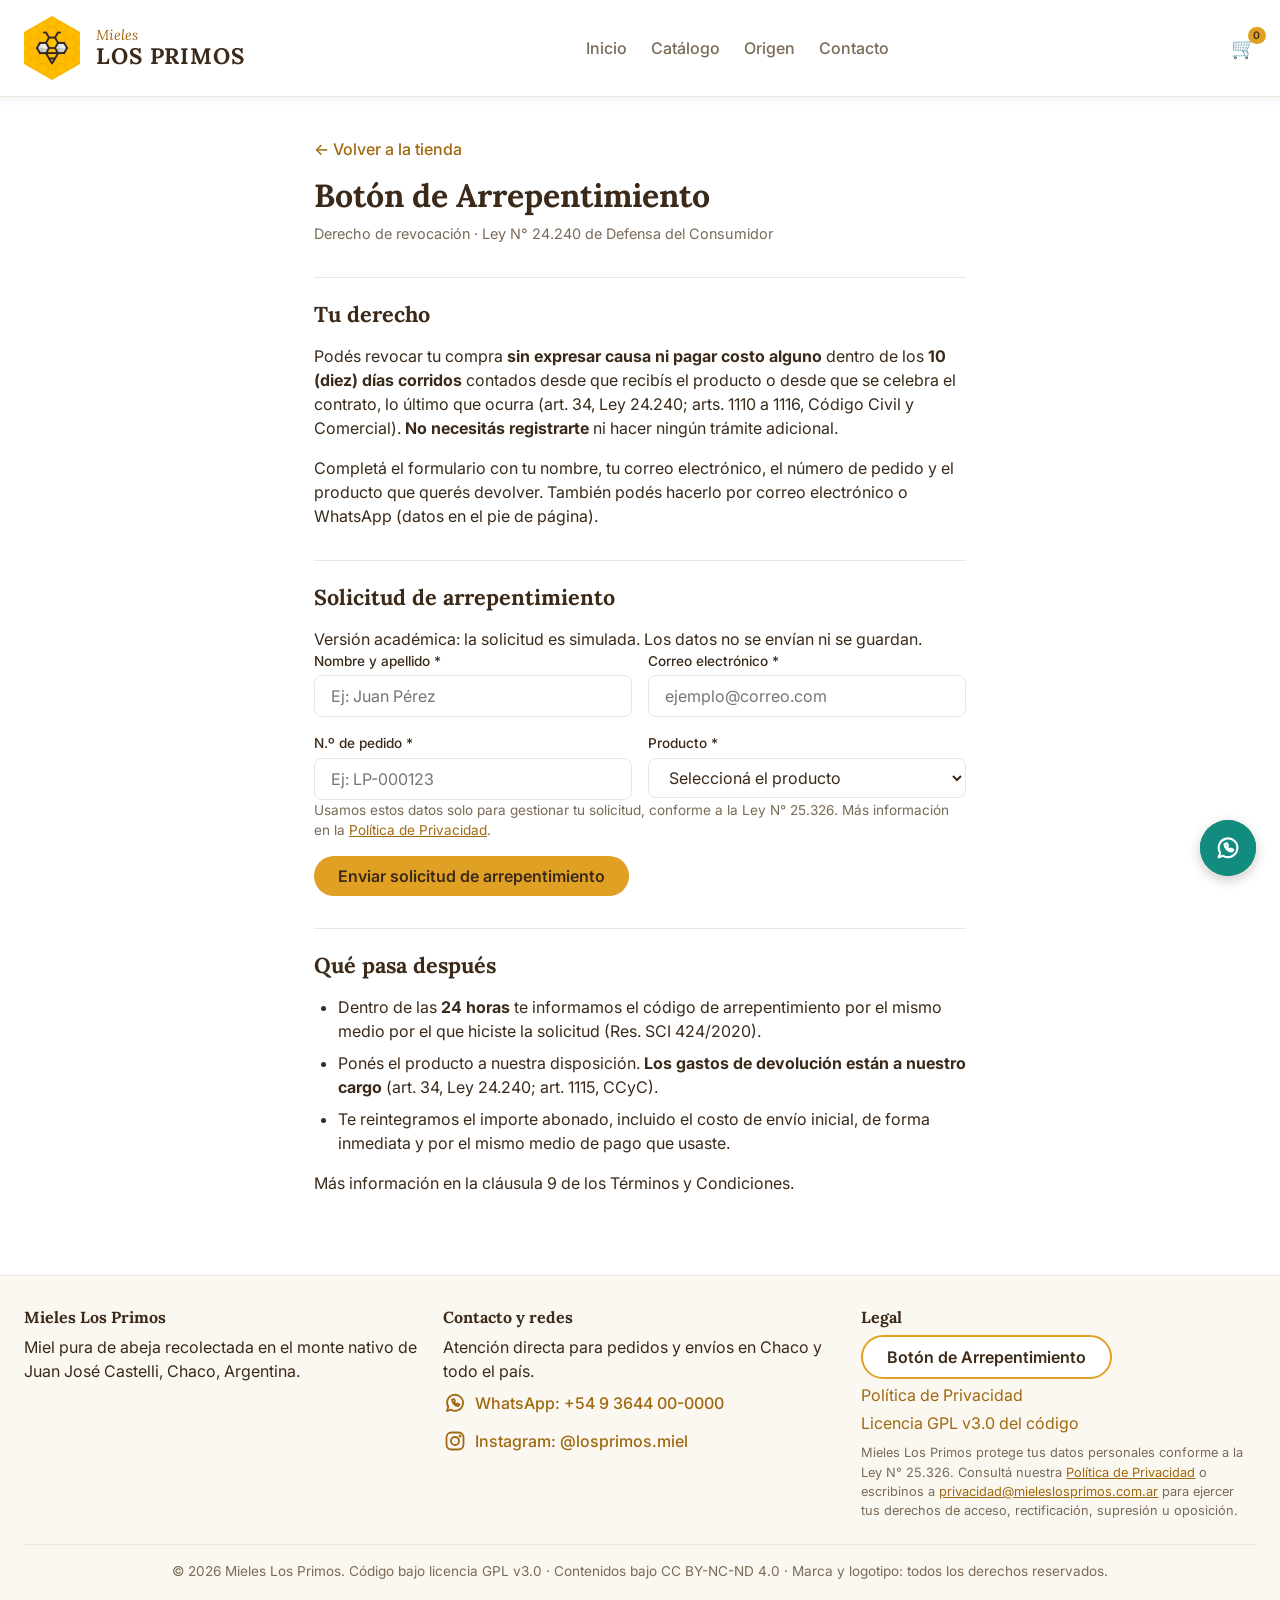
==== arrepentimiento.html @ 334742c5 "feat: página del Botón de Arrepentimiento con formulario y código simulado (#61) Co-Authored-By: Cla" ====
<!DOCTYPE html>
<html lang="es">
<head>
    <meta charset="UTF-8">
    <meta name="viewport" content="width=device-width, initial-scale=1.0">
    <title>Botón de Arrepentimiento - Mieles Los Primos</title>

    <!-- Fuentes: Lora para títulos, Inter para texto -->
    <link rel="preconnect" href="https://fonts.googleapis.com">
    <link rel="preconnect" href="https://fonts.gstatic.com" crossorigin>
    <link href="https://fonts.googleapis.com/css2?family=Inter:wght@400;500;600&family=Lora:wght@500;600;700&display=swap" rel="stylesheet">

    <!-- Hoja de estilos -->
    <link rel="stylesheet" href="css/styles.css">

    <!-- Ícono de la pestaña (favicon) y de acceso directo en celulares -->
    <link rel="icon" type="image/png" sizes="32x32" href="img/favicon-32.png">
    <link rel="apple-touch-icon" href="img/apple-touch-icon.png">
</head>
<body>

    <!-- Encabezado: igual en todas las páginas. aria-current marca la página actual -->
    <header>
        <a href="index.html" class="header-logo">
            <img src="img/logo.jpg" alt="" width="48" height="48">
            <span class="logo-texto">
                <span class="logo-marca">Mieles</span>
                <span class="logo-nombre">LOS PRIMOS</span>
            </span>
        </a>

        <nav>
            <ul>
                <li><a href="index.html">Inicio</a></li>
                <li><a href="catalogo.html">Catálogo</a></li>
                <li><a href="origen.html">Origen</a></li>
                <li><a href="#contacto">Contacto</a></li>
            </ul>
        </nav>

        <div class="header-carrito">
            <a href="carrito.html" aria-label="Carrito: 0 productos">
                <span aria-hidden="true">🛒</span>
                <span class="carrito-contador">0</span>
            </a>
        </div>
    </header>

    <main>
        <!-- Botón de Arrepentimiento (Ley 24.240 art. 34, CCyC arts. 1110 a 1116 y Res. SCI 424/2020).
             Texto tomado de los Términos y Condiciones redactados por Juana Molina (cláusula 9).
             Acceso directo, sin registro: se llega desde el inicio y desde el footer de todas las páginas. -->
        <article class="texto-legal" id="arrepentimiento">
            <a href="index.html" class="link-volver">&larr; Volver a la tienda</a>

            <h1>Botón de Arrepentimiento</h1>
            <p class="legal-fecha">Derecho de revocación · Ley N° 24.240 de Defensa del Consumidor</p>

            <section>
                <h2>Tu derecho</h2>
                <p>Podés revocar tu compra <strong>sin expresar causa ni pagar costo alguno</strong> dentro de los <strong>10 (diez) días corridos</strong> contados desde que recibís el producto o desde que se celebra el contrato, lo último que ocurra (art. 34, Ley 24.240; arts. 1110 a 1116, Código Civil y Comercial). <strong>No necesitás registrarte</strong> ni hacer ningún trámite adicional.</p>
                <p>Completá el formulario con tu nombre, tu correo electrónico, el número de pedido y el producto que querés devolver. También podés hacerlo por correo electrónico o WhatsApp (datos en el pie de página).</p>
            </section>

            <section>
                <h2>Solicitud de arrepentimiento</h2>

                <!-- Compra simulada: el formulario no envía ni guarda los datos (Anexo B, ítem 10) -->
                <p class="aviso-simulado">Versión académica: la solicitud es simulada. Los datos no se envían ni se guardan.</p>

                <!-- js/arrepentimiento.js atiende el envío: genera el código y muestra la confirmación.
                     Los campos son obligatorios (required): el navegador no deja enviar si falta alguno. -->
                <form class="form-arrepentimiento" id="form-arrepentimiento" action="#" method="post">
                    <div class="campos campos-2">
                        <div class="campo">
                            <label for="arr-nombre">Nombre y apellido *</label>
                            <input type="text" id="arr-nombre" name="nombre" placeholder="Ej: Juan Pérez" autocomplete="name" required>
                        </div>
                        <div class="campo">
                            <label for="arr-email">Correo electrónico *</label>
                            <input type="email" id="arr-email" name="email" placeholder="ejemplo@correo.com" autocomplete="email" required>
                        </div>
                        <div class="campo">
                            <label for="arr-pedido">N.º de pedido *</label>
                            <input type="text" id="arr-pedido" name="pedido" placeholder="Ej: LP-000123" maxlength="30" required>
                        </div>
                        <div class="campo">
                            <label for="arr-producto">Producto *</label>
                            <!-- Las opciones de cada producto las agrega js/arrepentimiento.js desde data/productos.json -->
                            <select id="arr-producto" name="producto" required>
                                <option value="">Seleccioná el producto</option>
                                <option value="todos">Todos los productos del pedido</option>
                            </select>
                        </div>
                    </div>

                    <p class="bloque-nota">Usamos estos datos solo para gestionar tu solicitud, conforme a la Ley N° 25.326. Más información en la <a href="privacidad.html">Política de Privacidad</a>.</p>

                    <button type="submit" class="boton">Enviar solicitud de arrepentimiento</button>
                </form>

                <noscript>
                    <p class="bloque-nota">Para usar el formulario hay que activar JavaScript. También podés pedir la revocación por correo electrónico o WhatsApp (datos en el pie de página).</p>
                </noscript>

                <!-- Confirmación: se muestra al enviar el formulario. role="status" hace que
                     los lectores de pantalla la anuncien. -->
                <div class="arrepentimiento-confirmacion" id="arrepentimiento-confirmacion" role="status" hidden>
                    <h3 tabindex="-1">Recibimos tu solicitud</h3>
                    <p>Tu código de arrepentimiento es:</p>
                    <p class="arrepentimiento-codigo" id="arrepentimiento-codigo"></p>
                    <p id="arrepentimiento-mensaje"></p>
                </div>
            </section>

            <section>
                <h2>Qué pasa después</h2>
                <ul>
                    <li>Dentro de las <strong>24 horas</strong> te informamos el código de arrepentimiento por el mismo medio por el que hiciste la solicitud (Res. SCI 424/2020).</li>
                    <li>Ponés el producto a nuestra disposición. <strong>Los gastos de devolución están a nuestro cargo</strong> (art. 34, Ley 24.240; art. 1115, CCyC).</li>
                    <li>Te reintegramos el importe abonado, incluido el costo de envío inicial, de forma inmediata y por el mismo medio de pago que usaste.</li>
                </ul>
                <p>Más información en la cláusula 9 de los Términos y Condiciones.</p>
            </section>
        </article>
    </main>

    <!-- Pie de Página (Footer). Es el mismo en todas las páginas:
         si se cambia, hay que cambiarlo en todos los archivos .html. -->
    <footer>
        <section class="footer-marca">
            <h2>Mieles Los Primos</h2>
            <p>Miel pura de abeja recolectada en el monte nativo de Juan José Castelli, Chaco, Argentina.</p>
        </section>

        <!-- DATOS DE EJEMPLO: reemplazar el número de WhatsApp por el real (el Instagram ya es el real) -->
        <section id="contacto">
            <h2>Contacto y redes</h2>
            <p>Atención directa para pedidos y envíos en Chaco y todo el país.</p>
            <ul class="footer-redes">
                <li>
                    <a href="https://wa.me/5493644000000" target="_blank" rel="noopener">
                        <!-- Globo de chat con teléfono (WhatsApp) -->
                        <svg class="red-icono" viewBox="0 0 24 24" aria-hidden="true">
                            <path d="M4 20l1.3-3.9A8 8 0 1 1 8 18.7z"/>
                            <path d="M9 8.5c0 3.5 3 6.5 6.5 6.5l1-1.5-2-1-1 .8a4.5 4.5 0 0 1-2.3-2.3l.8-1-1-2z"/>
                        </svg>
                        <span>WhatsApp: +54 9 3644 00-0000</span>
                    </a>
                </li>
                <li>
                    <a href="https://www.instagram.com/losprimos.miel/" target="_blank" rel="noopener">
                        <!-- Cámara (Instagram) -->
                        <svg class="red-icono" viewBox="0 0 24 24" aria-hidden="true">
                            <rect x="3.5" y="3.5" width="17" height="17" rx="5"/>
                            <circle cx="12" cy="12" r="4"/>
                            <circle cx="17" cy="7" r="0.6"/>
                        </svg>
                        <span>Instagram: @losprimos.miel</span>
                    </a>
                </li>
            </ul>
        </section>

        <section class="footer-legal">
            <h2>Legal</h2>
            <ul>
                <!-- Botón de Arrepentimiento (Ley 24.240 y Res. SCI 424/2020): destacado y de acceso directo -->
                <li><a href="arrepentimiento.html" class="boton boton-secundario boton-arrepentimiento" aria-current="page">Botón de Arrepentimiento</a></li>
                <li><a href="privacidad.html">Política de Privacidad</a></li>
                <li><a href="https://github.com/juanimol19/mieles-los-primos-web/blob/HEAD/LICENSE">Licencia GPL v3.0 del código</a></li>
            </ul>
            <p class="footer-leyenda">Mieles Los Primos protege tus datos personales conforme a la Ley N° 25.326. Consultá nuestra <a href="privacidad.html">Política de Privacidad</a> o escribinos a <a href="mailto:privacidad@mieleslosprimos.com.ar">privacidad@mieleslosprimos.com.ar</a> para ejercer tus derechos de acceso, rectificación, supresión u oposición.</p>
        </section>

        <p class="footer-copyright">&copy; 2026 Mieles Los Primos. Código bajo licencia GPL v3.0 · Contenidos bajo CC BY-NC-ND 4.0 · Marca y logotipo: todos los derechos reservados.</p>
    </footer>

    <!-- Botón flotante de WhatsApp: fijo abajo a la derecha, visible en todas las secciones.
         DATOS DE EJEMPLO: reemplazar el número por el real -->
    <a href="https://wa.me/5493644000000" class="whatsapp-flotante" target="_blank" rel="noopener" aria-label="Escribinos por WhatsApp">
        <svg viewBox="0 0 24 24" aria-hidden="true">
            <path d="M4 20l1.3-3.9A8 8 0 1 1 8 18.7z"/>
            <path d="M9 8.5c0 3.5 3 6.5 6.5 6.5l1-1.5-2-1-1 .8a4.5 4.5 0 0 1-2.3-2.3l.8-1-1-2z"/>
        </svg>
    </a>

    <!-- Carrito: contador del header y botones "Agregar al carrito" (JavaScript puro, ES module) -->
    <script type="module" src="js/carrito.js"></script>

    <!-- Formulario de arrepentimiento: lista de productos y código simulado (ES module) -->
    <script type="module" src="js/arrepentimiento.js"></script>

</body>
</html>
---- css/styles.css ----
/* ==========================================================================
   Mieles Los Primos — Hoja de estilos
   Mobile-first: los estilos base son para móvil, las media queries
   agregan/ajustan reglas para tablet (>=768px) y escritorio (>=1024px).
   ========================================================================== */

/* ==========================================================================
   1. VARIABLES
   ========================================================================== */
:root {
  /* Colores — paleta miel/monte chaqueño */
  --color-amber: #E0A023;
  --color-amber-hover: #C4861A;
  --color-amber-texto: #A0680F; /* ámbar oscuro para texto: contraste 4.7:1 sobre blanco */
  --color-cream: #FBF8F1;
  --color-brown: #3B2A1A;
  --color-border: #EDE6DA;
  --color-white: #FFFFFF;

  /* Texto */
  --color-text: var(--color-brown);
  --color-text-muted: #7A6A57;

  /* Tipografías */
  --font-heading: 'Lora', Georgia, serif;
  --font-body: 'Inter', system-ui, -apple-system, sans-serif;

  /* Espaciados (escala en rem) */
  --space-1: 0.25rem;
  --space-2: 0.5rem;
  --space-3: 1rem;
  --space-4: 1.5rem;
  --space-5: 2rem;
  --space-6: 3rem;

  /* Bordes y sombra */
  --radius: 0.5rem;
  --radius-full: 999px;
  --shadow-suave: 0 2px 8px rgba(59, 42, 26, 0.08);
  --shadow-elevada: 0 10px 24px rgba(59, 42, 26, 0.16);

  /* Transiciones: misma duración y curva en todo el sitio */
  --transicion: 0.25s ease;
}

/* ==========================================================================
   2. RESET BÁSICO
   ========================================================================== */
*,
*::before,
*::after {
  box-sizing: border-box;
  margin: 0;
  padding: 0;
}

html {
  -webkit-text-size-adjust: 100%;
  scroll-behavior: smooth;
  /* Al saltar a una sección (#catalogo), deja lugar para el header fijo.
     En móvil el header ocupa dos filas (logo + nav); desde 768px, una. */
  scroll-padding-top: 9.5rem;
}

ul,
ol {
  list-style: none;
}

a {
  text-decoration: none;
  color: inherit;
}

img,
picture {
  max-width: 100%;
  display: block;
}

button,
input,
select,
textarea {
  font: inherit;
  color: inherit;
}

button {
  cursor: pointer;
  background: none;
  border: none;
}

/* Botón deshabilitado (ej.: "−" con cantidad 1): se ve apagado y no invita a hacer clic */
button:disabled {
  cursor: not-allowed;
  opacity: 0.4;
}

/* El atributo hidden oculta siempre, aunque la clase del elemento tenga otro display
   (ej.: .tarjeta usa display: flex). Lo usa js/carrito.js. */
[hidden] {
  display: none !important;
}

:focus-visible {
  outline: 2px solid var(--color-amber);
  outline-offset: 2px;
}

/* ==========================================================================
   3. BASE (mobile-first)
   ========================================================================== */
body {
  font-family: var(--font-body);
  color: var(--color-text);
  background-color: var(--color-white);
  line-height: 1.5;
}

h1, h2, h3, h4 {
  font-family: var(--font-heading);
  line-height: 1.2;
}

/* Separador entre secciones: línea fina con el color de bordes de la paleta */
hr {
  border: none;
  border-top: 1px solid var(--color-border);
}

/* Botón principal reutilizable (hero, carrito, checkout).
   Texto marrón sobre ámbar: el blanco sobre ámbar no llega al contraste mínimo. */
.boton {
  display: inline-flex;
  align-items: center;
  gap: var(--space-2);
  padding: var(--space-2) var(--space-4);
  font-weight: 600;
  color: var(--color-brown);
  background-color: var(--color-amber);
  border-radius: var(--radius-full);
  transition: background-color var(--transicion), transform var(--transicion), box-shadow var(--transicion);
}

/* Al pasar el mouse, el botón se eleva un poco y proyecta sombra */
.boton:hover {
  background-color: var(--color-amber-hover);
  transform: translateY(-2px);
  box-shadow: var(--shadow-elevada);
}

.boton:active {
  transform: translateY(0);
}

/* Botón secundario: mismo tamaño, pero con borde y fondo blanco */
.boton-secundario {
  background-color: var(--color-white);
  border: 2px solid var(--color-amber);
}

.boton-secundario:hover {
  background-color: var(--color-cream);
}

/* ==========================================================================
   4. HEADER
   ========================================================================== */
header {
  display: flex;
  flex-wrap: wrap;
  align-items: center;
  justify-content: space-between;
  gap: var(--space-3);
  padding: var(--space-3) var(--space-4);
  /* Blanco semitransparente + desenfoque: al hacer scroll se intuye el contenido de atrás */
  background-color: rgba(255, 255, 255, 0.92);
  backdrop-filter: blur(8px);
  border-bottom: 1px solid var(--color-border);
  box-shadow: var(--shadow-suave);
  position: sticky;
  top: 0;
  z-index: 10;
}

/* Logo: ícono + texto en dos líneas (Mieles / LOS PRIMOS) */
.header-logo {
  display: flex;
  align-items: center;
  gap: var(--space-3);
  order: 1;
}

/* Logo recortado con forma de celda de panal (hexágono con punta arriba).
   clip-path: polygon() recibe los 6 vértices en porcentajes del ancho y el alto.
   El ancho es ~0.87 del alto (proporción de un hexágono regular) y object-fit
   evita que la imagen se deforme al no ser cuadrado. */
.header-logo img {
  width: 3.5rem;
  height: 4rem;
  object-fit: cover;
  clip-path: polygon(50% 0%, 100% 25%, 100% 75%, 50% 100%, 0% 75%, 0% 25%);
  transition: transform var(--transicion);
}

/* Al pasar el mouse por el logo, la celda gira apenas */
.header-logo:hover img {
  transform: rotate(-8deg) scale(1.05);
}

.logo-texto {
  display: flex;
  flex-direction: column;
  line-height: 1.1;
}

.logo-marca {
  font-family: var(--font-heading);
  font-size: 0.9rem;
  font-style: italic;
  color: var(--color-amber-texto);
}

.logo-nombre {
  font-family: var(--font-heading);
  font-weight: 700;
  font-size: 1.4rem;
  letter-spacing: 0.04em;
  color: var(--color-brown);
}

/* Nav: en móvil pasa a su propia fila, ancha, con los links envolviendo */
header nav {
  order: 3;
  flex-basis: 100%;
}

header nav ul {
  display: flex;
  flex-wrap: wrap;
  justify-content: center;
  gap: var(--space-4);
}

header nav a {
  position: relative;
  font-weight: 500;
  color: var(--color-text-muted);
  padding-bottom: var(--space-1);
  transition: color var(--transicion);
}

/* Subrayado animado: una línea que crece desde la izquierda (scaleX de 0 a 1) */
header nav a::after {
  content: "";
  position: absolute;
  left: 0;
  bottom: 0;
  width: 100%;
  height: 2px;
  background-color: var(--color-amber);
  transform: scaleX(0);
  transform-origin: left;
  transition: transform var(--transicion);
}

header nav a:hover {
  color: var(--color-amber-texto);
}

header nav a:hover::after {
  transform: scaleX(1);
}

/* Link activo: se marca con aria-current, no con una clase.
   Texto en ámbar oscuro (contraste 4.7:1); el subrayado puede ser ámbar claro */
header nav a[aria-current="page"] {
  color: var(--color-amber-texto);
}

header nav a[aria-current="page"]::after {
  transform: scaleX(1);
}

/* Carrito con contador (badge) */
.header-carrito {
  order: 2;
}

.header-carrito a {
  position: relative;
  display: inline-flex;
  align-items: center;
  font-size: 1.25rem;
}

.carrito-contador {
  position: absolute;
  top: -0.4rem;
  right: -0.6rem;
  min-width: 1.1rem;
  height: 1.1rem;
  padding: 0 0.25rem;
  display: flex;
  align-items: center;
  justify-content: center;
  font-family: var(--font-body);
  font-size: 0.65rem;
  font-weight: 600;
  color: var(--color-brown); /* marrón sobre ámbar: contraste 6:1 (blanco daba 2.3:1) */
  background-color: var(--color-amber);
  border-radius: var(--radius-full);
}

/* ==========================================================================
   5. HERO / DESTACADOS
   ========================================================================== */

/* Hero: columna con Flexbox, texto claro sobre imagen con degradado oscuro.
   Capas del fondo (de arriba hacia abajo): degradado, foto y color de respaldo
   por si la foto no carga. */
.hero {
  display: flex;
  flex-direction: column;
  justify-content: center;
  align-items: flex-start;
  gap: var(--space-3);
  min-height: 28rem;
  padding: var(--space-6) var(--space-4);
  color: var(--color-white);
  background-color: var(--color-brown);
  background-image:
    linear-gradient(to right, rgba(59, 42, 26, 0.85), rgba(59, 42, 26, 0.35)),
    url("../img/hero-colmenas.webp");
  background-size: cover;
  background-position: center;
}

.hero h1 {
  font-size: 2.25rem;
  max-width: 16ch;
  text-shadow: 0 2px 12px rgba(0, 0, 0, 0.35);
}

.hero p {
  max-width: 36ch;
}

/* Etiqueta chica arriba del título, con forma de píldora */
.hero .hero-etiqueta {
  padding: var(--space-1) var(--space-3);
  font-size: 0.8rem;
  font-weight: 600;
  letter-spacing: 0.08em;
  text-transform: uppercase;
  border: 1px solid rgba(255, 255, 255, 0.6);
  border-radius: var(--radius-full);
  background-color: rgba(255, 255, 255, 0.12);
}

/* Botones del hero en fila; si no entran, pasan abajo */
.hero-acciones {
  display: flex;
  flex-wrap: wrap;
  gap: var(--space-3);
  margin-top: var(--space-2);
}

/* Botón claro: borde blanco y fondo transparente, para usar sobre fotos oscuras */
.boton-claro {
  color: var(--color-white);
  background-color: transparent;
  border: 2px solid var(--color-white);
}

.boton-claro:hover {
  color: var(--color-brown);
  background-color: var(--color-white);
}

/* Entrada del hero: cada elemento aparece subiendo, uno después del otro */
@keyframes aparecer {
  from {
    opacity: 0;
    translate: 0 1.5rem;
  }
  to {
    opacity: 1;
    translate: 0 0;
  }
}

.hero > * {
  animation: aparecer 0.7s ease both;
}

.hero > :nth-child(2) { animation-delay: 0.15s; }
.hero > :nth-child(3) { animation-delay: 0.3s; }
.hero > :nth-child(4) { animation-delay: 0.45s; }

/* Nuestros productos: contenedor centrado con ancho máximo */
#productos-destacados {
  max-width: 64rem;
  margin: 0 auto;
  padding: var(--space-5) var(--space-4);
}

/* Título con líneas decorativas a los costados, hechas con Flexbox y
   pseudo-elementos (no hace falta agregar HTML de más) */
.titulo-decorado {
  display: flex;
  align-items: center;
  justify-content: center;
  gap: var(--space-2);
  font-size: 1.5rem;
  text-align: center;
}

.titulo-decorado::before,
.titulo-decorado::after {
  content: "";
  width: 1.5rem;
  height: 1px;
  background-color: var(--color-amber);
}

.subtitulo {
  margin-top: var(--space-2);
  text-align: center;
  color: var(--color-text-muted);
}

/* Botón "Ver catálogo completo" centrado debajo de la grilla */
.ver-catalogo {
  margin-top: var(--space-5);
  text-align: center;
}

/* Grilla de tarjetas: auto-fit crea tantas columnas como entren
   (mínimo 10.5rem cada una), sin necesidad de media queries.
   En escritorio entran las 5 tarjetas del inicio en una sola fila. */
.tarjetas-destacadas {
  display: grid;
  grid-template-columns: repeat(auto-fit, minmax(10.5rem, 1fr));
  gap: var(--space-4);
  margin-top: var(--space-5);
}

/* Tarjeta reutilizable: borde, esquinas redondeadas y sombra suave */
.tarjeta {
  display: flex;
  flex-direction: column;
  overflow: hidden; /* recorta la imagen con las esquinas redondeadas */
  background-color: var(--color-white);
  border: 1px solid var(--color-border);
  border-radius: var(--radius);
  box-shadow: var(--shadow-suave);
}

/* Todas las imágenes con la misma proporción; el fondo crema se ve
   mientras la imagen carga (o si falta) */
.tarjeta img {
  width: 100%;
  aspect-ratio: 4 / 3;
  object-fit: cover;
  background-color: var(--color-cream);
  transition: transform 0.4s ease;
}

/* En las tarjetas clickeables la foto se acerca un poco al pasar el mouse
   (overflow: hidden de .tarjeta evita que se salga del borde) */
.tarjeta-link:hover img {
  transform: scale(1.06);
}

/* Inicio: alto fijo y "contain" para que la foto se vea entera (sin recortes)
   y no crezca con el ancho de la tarjeta. El espacio sobrante queda crema. */
.tarjetas-destacadas .tarjeta img {
  height: 12rem;
  aspect-ratio: auto;
  object-fit: contain;
  padding: var(--space-2);
}

.tarjeta-texto {
  padding: var(--space-3);
}

.tarjeta-texto h2,
.tarjeta-texto h3 {
  font-size: 1rem;
}

.tarjeta-texto p {
  font-size: 0.9rem;
  color: var(--color-text-muted);
}

/* Beneficios: franja crema con Grid (1 columna en móvil) */
#beneficios {
  padding: var(--space-4);
  background-color: var(--color-cream);
  border-top: 1px solid var(--color-border);
  border-bottom: 1px solid var(--color-border);
}

#beneficios ul {
  display: grid;
  grid-template-columns: 1fr;
  gap: var(--space-4);
}

/* Cada beneficio: ícono + texto en fila con Flexbox */
#beneficios li {
  display: flex;
  align-items: center;
  gap: var(--space-3);
}

/* Ícono dentro de un círculo blanco con sombra suave */
.beneficio-icono {
  flex-shrink: 0;
  width: 3rem;
  height: 3rem;
  padding: 0.65rem;
  background-color: var(--color-white);
  border-radius: var(--radius-full);
  box-shadow: var(--shadow-suave);
  fill: none;
  stroke: var(--color-amber-hover);
  stroke-width: 1.8;
  stroke-linecap: round;
  stroke-linejoin: round;
}

.beneficio-texto {
  display: flex;
  flex-direction: column;
}

.beneficio-texto strong {
  font-weight: 600;
}

.beneficio-texto span {
  font-size: 0.85rem;
  color: var(--color-text-muted);
}


/* ==========================================================================
   6. CATÁLOGO
   ========================================================================== */

/* Layout del catálogo con Grid y áreas con nombre.
   Móvil: todo en una columna (encabezado, categorías y productos).
   Tablet/escritorio: barra lateral + grilla (ver media queries). */
#catalogo {
  display: grid;
  grid-template-columns: 1fr;
  grid-template-areas:
    "encabezado"
    "categorias"
    "productos";
  gap: var(--space-4);
  max-width: 64rem;
  margin: 0 auto;
  padding: var(--space-5) var(--space-4);
}

.catalogo-encabezado {
  grid-area: encabezado;
}

.catalogo-encabezado h1 {
  font-size: 1.75rem;
}

/* El subtítulo del catálogo va alineado a la izquierda, no centrado */
.catalogo-encabezado .subtitulo {
  text-align: left;
}

.catalogo-categorias {
  grid-area: categorias;
}

.catalogo-categorias h2 {
  font-size: 1rem;
  margin-bottom: var(--space-2);
}

/* Móvil: categorías como botones horizontales (chips) con Flexbox */
.catalogo-categorias ul {
  display: flex;
  flex-wrap: wrap;
  gap: var(--space-2);
}

.categoria-boton {
  padding: var(--space-1) var(--space-3);
  font-weight: 500;
  border: 1px solid var(--color-border);
  border-radius: var(--radius-full);
  transition: background-color 0.2s;
}

.categoria-boton:hover {
  background-color: var(--color-cream);
}

/* Filtro activo: se marca con aria-pressed, no con una clase */
.categoria-boton[aria-pressed="true"] {
  background-color: var(--color-amber);
  border-color: var(--color-amber);
}

/* Grilla de productos: auto-fit con tarjetas de 16rem como mínimo */
#grilla-productos {
  grid-area: productos;
  display: grid;
  grid-template-columns: repeat(auto-fit, minmax(16rem, 1fr));
  gap: var(--space-4);
}

/* Tarjeta de producto: imagen a la izquierda y texto a la derecha.
   Reutiliza .tarjeta y .tarjeta-texto de "Nuestros productos". */
.tarjeta-producto {
  flex-direction: row;
  align-items: center;
}

.tarjeta-producto img {
  width: 7rem;
  aspect-ratio: 3 / 4;
  flex-shrink: 0;
}

.tarjeta-producto .tarjeta-texto {
  display: flex;
  flex-direction: column;
  align-items: flex-start;
  gap: var(--space-2);
}

/* .tarjeta-texto .precio le gana en especificidad a .tarjeta-texto p */
.tarjeta-texto .precio {
  font-size: 1.25rem;
  font-weight: 600;
  color: var(--color-amber-texto);
}

/* Botón más chico dentro de las tarjetas */
.tarjeta-producto .boton {
  padding: var(--space-1) var(--space-3);
  font-size: 0.85rem;
}

/* --- Tarjetas clickeables (inicio, catálogo y "Otros productos") ---
   El link está en el título, y su ::after se estira sobre toda la tarjeta:
   así se puede hacer clic en cualquier parte sin anidar elementos. */
.tarjeta-link {
  position: relative;
  transition: transform 0.2s, box-shadow 0.2s;
}

.tarjeta-link h2 a::after,
.tarjeta-link h3 a::after {
  content: "";
  position: absolute;
  inset: 0;
}

/* Al pasar el mouse (o al llegar con el teclado) la tarjeta se eleva */
.tarjeta-link:hover,
.tarjeta-link:focus-within {
  transform: translateY(-4px);
  box-shadow: 0 8px 20px rgba(59, 42, 26, 0.14);
}

/* El foco visible se dibuja en toda la tarjeta, no solo en el título */
.tarjeta-link a:focus-visible {
  outline: none;
}

.tarjeta-link:focus-within {
  outline: 2px solid var(--color-amber);
  outline-offset: 2px;
}

/* El botón queda por encima del link estirado para que siga siendo clickeable */
.tarjeta-link .boton {
  position: relative;
  z-index: 1;
}

/* "Ver detalle" en el pie de la tarjeta: solo visual (el clic lo toma el link) */
.tarjeta-ver {
  display: block;
  margin-top: var(--space-2);
  font-size: 0.85rem;
  font-weight: 600;
  color: var(--color-amber-texto);
}


/* ==========================================================================
   6.b DETALLE DE PRODUCTO (producto.html)
   ========================================================================== */
/* Migas de pan: Inicio / Catálogo / Producto (Flexbox) */
.migas {
  max-width: 64rem;
  margin: 0 auto;
  padding: var(--space-4) var(--space-4) 0;
  font-size: 0.85rem;
  color: var(--color-text-muted);
}

.migas ol {
  display: flex;
  flex-wrap: wrap;
  gap: var(--space-2);
}

/* Separador "/" entre migas, hecho con CSS */
.migas li + li::before {
  content: "/";
  margin-right: var(--space-2);
}

.migas a {
  text-decoration: underline;
}

.migas a:hover {
  color: var(--color-amber-texto);
}

/* Móvil: imagen arriba e información abajo (una columna de Grid) */
#producto-detalle {
  display: grid;
  grid-template-columns: 1fr;
  gap: var(--space-5);
  max-width: 64rem;
  margin: 0 auto;
  padding: var(--space-4);
}

/* Mensajes de "Cargando…" y de error. .catalogo-mensaje es el mismo estilo
   para las grillas que arma js/catalogo.js (catálogo e inicio). */
.producto-mensaje,
.catalogo-mensaje {
  grid-column: 1 / -1; /* ocupa todo el ancho aunque la grilla tenga varias columnas */
  padding: var(--space-6) 0;
  text-align: center;
  color: var(--color-text-muted);
}

.producto-mensaje a {
  font-weight: 600;
  color: var(--color-amber-texto);
  text-decoration: underline;
}

/* Imagen grande sobre fondo crema, sin recortar la foto */
.producto-imagen {
  display: flex;
  justify-content: center;
  padding: var(--space-4);
  background-color: var(--color-cream);
  border: 1px solid var(--color-border);
  border-radius: var(--radius);
}

.producto-imagen img {
  max-height: 28rem;
  object-fit: contain;
}

/* Información: todo en columna con Flexbox */
.producto-info {
  display: flex;
  flex-direction: column;
  align-items: flex-start;
  gap: var(--space-3);
}

/* Etiqueta de categoría con forma de "píldora" */
.producto-categoria {
  padding: var(--space-1) var(--space-3);
  font-size: 0.8rem;
  font-weight: 600;
  text-transform: uppercase;
  letter-spacing: 0.05em;
  background-color: var(--color-cream);
  border: 1px solid var(--color-amber);
  border-radius: var(--radius-full);
}

.producto-info h1 {
  font-size: 1.75rem;
}

.producto-presentacion,
.producto-mayorista {
  color: var(--color-text-muted);
}

.producto-precio {
  font-family: var(--font-heading);
  font-size: 2rem;
  font-weight: 700;
  color: var(--color-amber-texto);
}

.producto-descripcion {
  max-width: 55ch;
}

/* Cantidad + botón en fila; el aviso ocupa la fila de abajo */
.producto-compra {
  display: flex;
  flex-wrap: wrap;
  align-items: center;
  gap: var(--space-3);
  padding-top: var(--space-3);
  border-top: 1px solid var(--color-border);
  width: 100%;
}

.producto-aviso {
  flex-basis: 100%;
  font-weight: 500;
}

/* Vacío no ocupa lugar; con texto aparece con un borde ámbar a la izquierda */
.producto-aviso:empty {
  display: none;
}

.producto-aviso:not(:empty) {
  padding-left: var(--space-3);
  border-left: 3px solid var(--color-amber);
}

/* Otros productos: mismo ancho y grilla que "Nuestros productos" */
#otros-productos {
  max-width: 64rem;
  margin: 0 auto;
  padding: var(--space-5) var(--space-4);
}


/* ==========================================================================
   7. ORIGEN
   ========================================================================== */
#origen {
  max-width: 64rem;
  margin: 0 auto;
  padding: var(--space-5) var(--space-4);
}

.origen-encabezado {
  margin-bottom: var(--space-5);
}

/* Historia: dos bloques de texto con Grid (1 columna en móvil, 2 en escritorio) */
.origen-historia {
  display: grid;
  grid-template-columns: 1fr;
  gap: var(--space-5);
}

.origen-historia h2 {
  font-size: 1.25rem;
  margin-bottom: var(--space-3);
}

.origen-historia p + p {
  margin-top: var(--space-3);
}

/* Destacados: tarjetas con Grid auto-fit (reutilizan .tarjeta) */
.origen-destacados {
  display: grid;
  grid-template-columns: repeat(auto-fit, minmax(15rem, 1fr));
  gap: var(--space-4);
  margin-top: var(--space-5);
}

.origen-destacados .tarjeta {
  align-items: center;
  gap: var(--space-2);
  padding: var(--space-4);
  text-align: center;
}

.origen-destacados h2 {
  font-size: 1.05rem;
}

.origen-destacados p {
  font-size: 0.9rem;
  color: var(--color-text-muted);
}

.origen-icono {
  width: 2.5rem;
  height: 2.5rem;
  fill: none;
  stroke: var(--color-amber-hover);
  stroke-width: 1.6;
  stroke-linecap: round;
  stroke-linejoin: round;
}

/* ==========================================================================
   8. CARRITO
   ========================================================================== */

/* Layout del carrito con Grid y áreas con nombre.
   Móvil: una columna (productos, resumen y aviso apilados).
   Escritorio: 2fr 1fr, con el resumen a la derecha (ver media queries). */
#carrito {
  display: grid;
  grid-template-columns: 1fr;
  grid-template-areas:
    "encabezado"
    "items"
    "resumen"
    "aviso";
  gap: var(--space-4);
  max-width: 64rem;
  margin: 0 auto;
  padding: var(--space-5) var(--space-4);
}

.carrito-encabezado {
  grid-area: encabezado;
}

.carrito-encabezado h1 {
  font-size: 1.75rem;
}

.carrito-encabezado .subtitulo {
  text-align: left;
}

.carrito-items {
  grid-area: items;
}

/* --- Tabla: en móvil cada fila se ve como una tarjeta apilada --- */
.carrito-tabla {
  width: 100%;
  border-collapse: collapse;
}

/* El encabezado de la tabla se oculta en móvil: cada celda
   muestra su propio título con data-label */
.carrito-tabla thead {
  display: none;
}

.carrito-tabla tr {
  display: block;
  margin-bottom: var(--space-3);
  padding: var(--space-3);
  border: 1px solid var(--color-border);
  border-radius: var(--radius);
  box-shadow: var(--shadow-suave);
}

/* Cada celda: título a la izquierda y valor a la derecha (Flexbox) */
.carrito-tabla td {
  display: flex;
  justify-content: space-between;
  align-items: center;
  gap: var(--space-3);
  padding: var(--space-2) 0;
}

.carrito-tabla td::before {
  content: attr(data-label);
  font-size: 0.85rem;
  color: var(--color-text-muted);
}

/* La celda del producto no necesita título: la imagen y el nombre ya lo dicen */
.carrito-tabla .carrito-producto::before {
  content: none;
}

/* Con .carrito-tabla delante le gana a ".carrito-tabla td" (space-between) */
.carrito-tabla .carrito-producto {
  justify-content: flex-start;
  font-weight: 600;
}

.carrito-producto img {
  width: 3.5rem;
  height: 3.5rem;
  object-fit: cover;
  border-radius: var(--radius);
  background-color: var(--color-cream);
}

/* Selector de cantidad: − [1] + en fila */
.cantidad {
  display: flex;
  align-items: center;
  border: 1px solid var(--color-border);
  border-radius: var(--radius-full);
}

.cantidad button {
  width: 2rem;
  height: 2rem;
  font-weight: 600;
  border-radius: var(--radius-full);
}

.cantidad button:hover:not(:disabled) {
  background-color: var(--color-cream);
}

.cantidad input {
  width: 2.5rem;
  text-align: center;
  border: none;
  background: none;
  -moz-appearance: textfield; /* oculta las flechitas del input number en Firefox */
}

/* Oculta las flechitas del input number en Chrome/Edge */
.cantidad input::-webkit-inner-spin-button,
.cantidad input::-webkit-outer-spin-button {
  -webkit-appearance: none;
}

.boton-eliminar {
  padding: var(--space-1) var(--space-2);
  border-radius: var(--radius);
}

.boton-eliminar:hover {
  background-color: var(--color-cream);
}

/* Aviso de carrito vacío */
.carrito-vacio {
  padding: var(--space-4);
  text-align: center;
  background-color: var(--color-cream);
  border-radius: var(--radius);
}

.carrito-vacio a {
  font-weight: 600;
  color: var(--color-amber-texto);
  text-decoration: underline;
}

.link-volver {
  display: inline-block;
  margin-top: var(--space-2);
  font-weight: 500;
  color: var(--color-amber-texto);
}

.link-volver:hover {
  text-decoration: underline;
}

/* --- Resumen del pedido (reutiliza .tarjeta) --- */
.carrito-resumen {
  grid-area: resumen;
  gap: var(--space-3);
  padding: var(--space-4);
}

.carrito-resumen h2 {
  font-size: 1.125rem;
}

/* Cada fila del resumen: concepto a la izquierda, importe a la derecha */
.resumen-fila {
  display: flex;
  justify-content: space-between;
  color: var(--color-text-muted);
}

.resumen-total {
  padding-top: var(--space-3);
  border-top: 1px solid var(--color-border);
  font-size: 1.25rem;
  font-weight: 600;
  color: var(--color-text);
}

.carrito-resumen .boton {
  justify-content: center;
}

/* --- Aviso de envíos --- */
.carrito-aviso {
  grid-area: aviso;
  display: flex;
  align-items: center;
  gap: var(--space-3);
  padding: var(--space-3);
  font-size: 0.9rem;
  background-color: var(--color-cream);
  border-radius: var(--radius);
}

.aviso-icono {
  flex-shrink: 0;
  width: 2rem;
  height: 2rem;
  fill: none;
  stroke: var(--color-amber-hover);
  stroke-width: 1.8;
  stroke-linecap: round;
  stroke-linejoin: round;
}


/* ==========================================================================
   9. CHECKOUT
   ========================================================================== */
#checkout {
  max-width: 64rem;
  margin: 0 auto;
  padding: var(--space-5) var(--space-4);
}

#checkout h1 {
  font-size: 1.75rem;
}

#checkout .subtitulo {
  text-align: left;
}

/* Formulario con Grid: bloques y resumen apilados en móvil,
   2fr 1fr en escritorio (ver media queries) */
.checkout-form {
  display: grid;
  grid-template-columns: 1fr;
  gap: var(--space-4);
  margin-top: var(--space-4);
  align-items: start;
}

.checkout-bloques {
  display: flex;
  flex-direction: column;
  gap: var(--space-4);
}

/* Cada bloque del formulario es un fieldset con estilo de tarjeta */
.checkout-bloques fieldset {
  padding: var(--space-4);
  border: 1px solid var(--color-border);
  border-radius: var(--radius);
}

/* Numeración automática de los pasos con contadores CSS: un bloque oculto
   (display: none) no incrementa el contador, así que si se oculta la
   dirección los pasos se renumeran solos (1, 2, 3) */
.checkout-bloques {
  counter-reset: paso;
}

.checkout-bloques fieldset {
  counter-increment: paso;
}

.checkout-bloques legend::before {
  content: counter(paso) ". ";
}

.checkout-bloques legend {
  padding: 0 var(--space-2);
  font-family: var(--font-heading);
  font-weight: 600;
}

.bloque-nota {
  margin-bottom: var(--space-3);
  font-size: 0.85rem;
  color: var(--color-text-muted);
}

/* Sub-grid de campos: 1 columna en móvil; 2 o 3 en tablet/escritorio */
.campos {
  display: grid;
  grid-template-columns: 1fr;
  gap: var(--space-3);
}

/* Cada campo: label arriba e input abajo */
.campo {
  display: flex;
  flex-direction: column;
  gap: var(--space-1);
}

.campo label {
  font-size: 0.85rem;
  font-weight: 500;
}

.campo input,
.campo select {
  width: 100%;
  padding: var(--space-2) var(--space-3);
  background-color: var(--color-white);
  border: 1px solid var(--color-border);
  border-radius: var(--radius);
}

.campo input:focus,
.campo select:focus {
  border-color: var(--color-amber);
}

/* Opciones de envío y pago: tarjetas con radio (Flexbox) */
.opciones {
  display: flex;
  flex-direction: column;
  gap: var(--space-3);
}

.opcion {
  display: flex;
  align-items: flex-start;
  gap: var(--space-3);
  padding: var(--space-3);
  border: 1px solid var(--color-border);
  border-radius: var(--radius);
}

/* La opción elegida se resalta con borde ámbar y fondo crema.
   :has() permite darle estilo al contenedor según el radio que tiene adentro */
.opcion:has(input:checked) {
  border-color: var(--color-amber);
  background-color: var(--color-cream);
}

.opcion input,
.casilla input {
  margin-top: 0.3rem;
  accent-color: var(--color-amber-texto);
}

.opcion label {
  display: flex;
  flex-direction: column;
  cursor: pointer;
}

.opcion label span {
  font-size: 0.85rem;
  color: var(--color-text-muted);
}

/* Dirección condicional: si se elige "Retiro en sucursal", el bloque de
   dirección se oculta (y no se piden esos datos). Solo CSS, sin JavaScript. */
.checkout-form:has(#retiro-sucursal:checked) .bloque-direccion {
  display: none;
}

/* Casillas de consentimiento */
.consentimientos {
  display: flex;
  flex-direction: column;
  gap: var(--space-2);
}

.casilla {
  display: flex;
  align-items: flex-start;
  gap: var(--space-2);
  font-size: 0.9rem;
}

.casilla a {
  color: var(--color-amber-texto);
  text-decoration: underline;
}

/* Resumen lateral: reutiliza .tarjeta, .resumen-fila y .resumen-total del carrito */
.checkout-resumen {
  gap: var(--space-3);
  padding: var(--space-4);
}

.checkout-resumen h2 {
  font-size: 1.125rem;
}

.resumen-items {
  display: flex;
  flex-direction: column;
  gap: var(--space-2);
  padding-bottom: var(--space-3);
  border-bottom: 1px solid var(--color-border);
}

.checkout-resumen .boton {
  justify-content: center;
}

.resumen-seguro {
  text-align: center;
  font-size: 0.85rem;
  color: var(--color-text-muted);
}


/* ==========================================================================
   10. FOOTER
   ========================================================================== */
footer {
  display: flex;
  flex-direction: column;
  gap: var(--space-4);
  padding: var(--space-5) var(--space-4);
  margin-top: var(--space-6);
  background-color: var(--color-cream);
  border-top: 1px solid var(--color-border);
}

footer > section {
  display: flex;
  flex-direction: column;
  gap: var(--space-2);
}

footer h2 {
  font-size: 1rem;
}

/* Links del footer: ámbar oscuro (contraste 4.7:1) y subrayados al pasar el mouse */
footer a {
  color: var(--color-amber-texto);
}

footer a:hover {
  text-decoration: underline;
}

/* Redes: ícono + texto en fila con Flexbox */
.footer-redes {
  display: flex;
  flex-direction: column;
  gap: var(--space-2);
}

.footer-redes a {
  display: inline-flex;
  align-items: center;
  gap: var(--space-2);
  font-weight: 500;
}

.red-icono {
  flex-shrink: 0;
  width: 1.5rem;
  height: 1.5rem;
  fill: none;
  stroke: currentColor;
  stroke-width: 1.8;
  stroke-linecap: round;
  stroke-linejoin: round;
}

.footer-legal ul {
  display: flex;
  flex-direction: column;
  gap: var(--space-1);
}

/* Leyenda de privacidad (Ley 25.326): texto chico, links siempre subrayados */
.footer-leyenda {
  font-size: 0.8rem;
  color: var(--color-text-muted);
}

.footer-leyenda a {
  text-decoration: underline;
}

/* Copyright: fila propia, separada con un borde superior.
   El padding de abajo deja lugar para que el botón flotante no lo tape. */
footer > p {
  padding-top: var(--space-3);
  padding-bottom: var(--space-6);
  border-top: 1px solid var(--color-border);
  text-align: center;
  font-size: 0.85rem;
  color: var(--color-text-muted);
}

/* Botón flotante de WhatsApp: position fixed lo deja siempre en la misma
   esquina de la pantalla, aunque se haga scroll. Verde oscuro de WhatsApp
   (#128C7E): con el ícono blanco da contraste 4.1:1. */
.whatsapp-flotante {
  position: fixed;
  right: var(--space-4);
  bottom: var(--space-4);
  z-index: 20; /* por encima del header (z-index: 10) */
  display: flex;
  align-items: center;
  justify-content: center;
  width: 3.5rem;
  height: 3.5rem;
  color: var(--color-white);
  background-color: #128C7E;
  border-radius: var(--radius-full);
  box-shadow: 0 4px 12px rgba(59, 42, 26, 0.25);
  transition: transform 0.2s;
}

/* "Latido": un aro del mismo color que se agranda y se desvanece cada 2,5 s.
   z-index: -1 lo deja detrás del ícono (el botón fijo crea su propio contexto de apilado). */
.whatsapp-flotante::before {
  content: "";
  position: absolute;
  inset: 0;
  z-index: -1;
  border-radius: inherit;
  background-color: inherit;
  animation: latido 2.5s ease-out infinite;
}

@keyframes latido {
  from {
    transform: scale(1);
    opacity: 0.5;
  }
  to {
    transform: scale(1.6);
    opacity: 0;
  }
}

.whatsapp-flotante:hover {
  transform: scale(1.08);
}

.whatsapp-flotante svg {
  width: 1.75rem;
  height: 1.75rem;
  fill: none;
  stroke: currentColor;
  stroke-width: 1.8;
  stroke-linecap: round;
  stroke-linejoin: round;
}

/* ==========================================================================
   11. PÁGINAS LEGALES (privacidad.html)
   ========================================================================== */

/* Ancho máximo de ~70 caracteres por línea: es lo cómodo para leer texto largo */
.texto-legal {
  max-width: 70ch;
  margin: 0 auto;
  padding: var(--space-5) var(--space-4);
}

.texto-legal h1 {
  margin-top: var(--space-3);
  font-size: 2rem;
}

.legal-fecha {
  margin-top: var(--space-2);
  font-size: 0.9rem;
  color: var(--color-text-muted);
}

/* Cada sección de la política, separada con una línea */
.texto-legal section {
  margin-top: var(--space-5);
  padding-top: var(--space-4);
  border-top: 1px solid var(--color-border);
}

.texto-legal h2 {
  font-size: 1.35rem;
  margin-bottom: var(--space-3);
}

.texto-legal h3 {
  font-size: 1.1rem;
  margin: var(--space-4) 0 var(--space-2);
}

.texto-legal p + p {
  margin-top: var(--space-3);
}

/* Las listas del texto legal sí llevan viñetas (el reset las quita) */
.texto-legal ul,
.texto-legal ol {
  margin: var(--space-3) 0;
  padding-left: var(--space-4);
}

.texto-legal ul {
  list-style: disc;
}

.texto-legal ol {
  list-style: decimal;
}

.texto-legal li + li {
  margin-top: var(--space-2);
}

/* Tablas del texto legal: si no entran en pantalla (móvil), el contenedor
   se desplaza en horizontal en lugar de romper el ancho de la página */
.tabla-scroll {
  margin: var(--space-3) 0;
  overflow-x: auto;
  border: 1px solid var(--color-border);
  border-radius: var(--radius);
}

.tabla-legal {
  width: 100%;
  min-width: 36rem;
  border-collapse: collapse;
  font-size: 0.9rem;
}

.tabla-legal th,
.tabla-legal td {
  padding: var(--space-2) var(--space-3);
  text-align: left;
  vertical-align: top;
  border-bottom: 1px solid var(--color-border);
}

.tabla-legal thead th {
  font-weight: 600;
  background-color: var(--color-cream);
}

.tabla-legal tbody tr:last-child > * {
  border-bottom: none;
}

.texto-legal a:not(.link-volver) {
  color: var(--color-amber-texto);
  text-decoration: underline;
}

/* ==========================================================================
   12. MEDIA QUERIES
   ========================================================================== */

/* Tablet: >= 768px */
@media (min-width: 768px) {
  /* El header ocupa una sola fila: hace falta menos espacio arriba */
  html {
    scroll-padding-top: 7rem;
  }

  .titulo-decorado {
    gap: var(--space-3);
    font-size: 1.75rem;
  }

  .titulo-decorado::before,
  .titulo-decorado::after {
    width: 3rem;
  }

  /* Detalle de producto: imagen y texto lado a lado */
  #producto-detalle {
    grid-template-columns: 1fr 1fr;
    align-items: start;
  }

  .producto-info h1 {
    font-size: 2.25rem;
  }

  /* Header: logo, nav y carrito vuelven a una sola fila */
  header nav {
    order: 2;
    flex-basis: auto;
  }

  /* Footer: secciones lado a lado, copyright ocupa toda la fila */
  footer {
    flex-direction: row;
    flex-wrap: wrap;
    justify-content: space-between;
  }

  footer > section {
    flex: 1 1 240px;
  }

  footer > p {
    flex-basis: 100%;
  }

  /* Hero: más alto y con título más grande */
  .hero {
    min-height: 26rem;
    padding: var(--space-6);
  }

  .hero h1 {
    font-size: 2.5rem;
  }

  /* Beneficios: 2 columnas */
  #beneficios ul {
    grid-template-columns: repeat(2, 1fr);
  }

  /* Catálogo: barra lateral fija de 13rem + grilla que ocupa el resto */
  #catalogo {
    grid-template-columns: 13rem 1fr;
    grid-template-areas:
      "encabezado encabezado"
      "categorias productos";
    align-items: start;
  }

  /* Categorías: panel crema con los botones en columna */
  .catalogo-categorias {
    padding: var(--space-3);
    background-color: var(--color-cream);
    border: 1px solid var(--color-border);
    border-radius: var(--radius);
  }

  .catalogo-categorias ul {
    flex-direction: column;
  }

  .categoria-boton {
    width: 100%;
    text-align: left;
    border-radius: var(--radius);
    border-color: transparent;
  }

  /* Sobre el panel crema, el hover se nota mejor en blanco
     (salvo en el filtro activo, que sigue en ámbar) */
  .categoria-boton:not([aria-pressed="true"]):hover {
    background-color: var(--color-white);
  }

  /* Carrito: la tabla vuelve a verse como tabla (filas y columnas) */
  .carrito-tabla thead {
    display: table-header-group;
  }

  .carrito-tabla tr {
    display: table-row;
    margin: 0;
    padding: 0;
    border: none;
    box-shadow: none;
  }

  .carrito-tabla th {
    padding: var(--space-3) var(--space-2);
    font-size: 0.85rem;
    font-weight: 500;
    text-align: left;
    color: var(--color-text-muted);
    background-color: var(--color-cream);
  }

  .carrito-tabla td {
    display: table-cell;
    vertical-align: middle;
    padding: var(--space-3) var(--space-2);
    border-bottom: 1px solid var(--color-border);
  }

  /* Ya hay encabezado de tabla: los títulos por celda sobran */
  .carrito-tabla td::before {
    content: none;
  }

  .carrito-producto img {
    display: inline-block;
    vertical-align: middle;
    margin-right: var(--space-2);
  }

  /* Checkout: sub-grids de campos en 2 columnas */
  .campos-2,
  .campos-3 {
    grid-template-columns: repeat(2, 1fr);
  }

  /* Envío y pago: opciones lado a lado */
  .opciones {
    flex-direction: row;
  }

  .opcion {
    flex: 1;
  }
}

/* Escritorio: >= 1024px */
@media (min-width: 1024px) {
  .hero {
    min-height: 34rem;
    padding-left: var(--space-6);
  }

  .hero h1 {
    font-size: 3.25rem;
  }

  /* Origen: los dos bloques de la historia lado a lado */
  .origen-historia {
    grid-template-columns: 1fr 1fr;
  }

  /* Beneficios: 4 columnas, una por beneficio */
  #beneficios ul {
    grid-template-columns: repeat(4, 1fr);
  }

  /* Carrito: productos a la izquierda (2fr) y resumen a la derecha (1fr) */
  #carrito {
    grid-template-columns: 2fr 1fr;
    grid-template-areas:
      "encabezado encabezado"
      "items      resumen"
      "aviso      resumen";
    align-items: start;
  }

  /* Checkout: bloques del formulario (2fr) y resumen lateral (1fr) */
  .checkout-form {
    grid-template-columns: 2fr 1fr;
  }

  /* Datos del comprador: 3 columnas (nombre, email, teléfono) */
  .campos-3 {
    grid-template-columns: repeat(3, 1fr);
  }
}

/* Aparición al hacer scroll, solo con CSS: animation-timeline: view() conecta la
   animación con la posición del elemento en la pantalla (no con el tiempo).
   Mejora progresiva: @supports la aplica solo en navegadores que la entienden;
   en los demás, el contenido se ve normal, sin animación. */
@supports (animation-timeline: view()) {
  @media (prefers-reduced-motion: no-preference) {
    .tarjeta,
    #beneficios li,
    .titulo-decorado {
      animation: aparecer linear both;
      animation-timeline: view();
      animation-range: entry 0% entry 70%;
    }
  }
}

/* Si la persona pidió reducir el movimiento en su sistema, se desactivan
   animaciones y transiciones en todo el sitio */
@media (prefers-reduced-motion: reduce) {
  html {
    scroll-behavior: auto;
  }

  *,
  *::before,
  *::after {
    animation-duration: 0.01ms !important;
    animation-iteration-count: 1 !important;
    transition-duration: 0.01ms !important;
  }

  .tarjeta-link:hover,
  .tarjeta-link:focus-within,
  .tarjeta-link:hover img,
  .boton:hover {
    transform: none;
  }
}
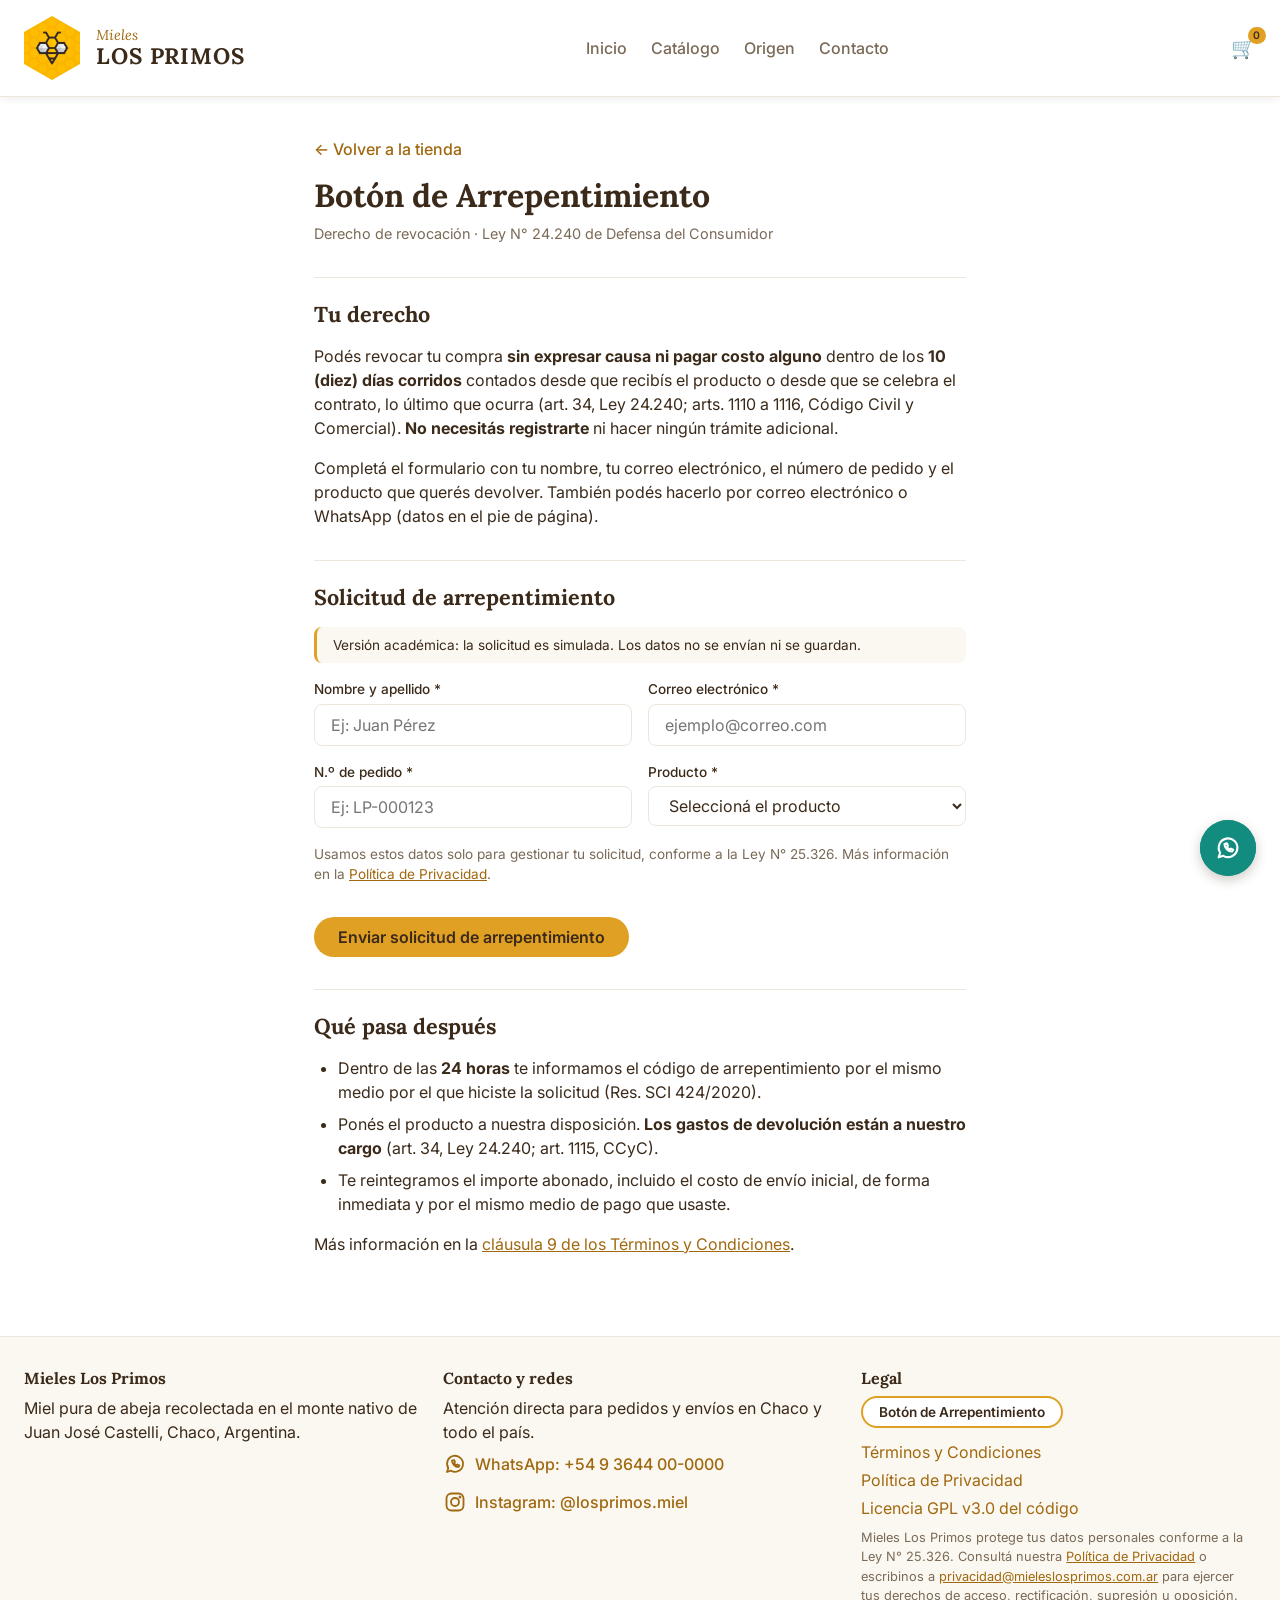
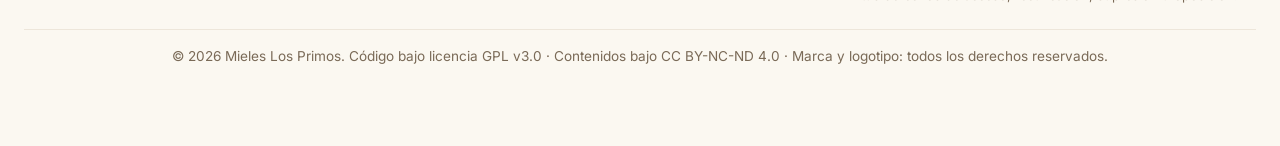
==== commit c533fa56: "feat: link a Términos y Condiciones en el footer de todas las páginas (#66) Co-Authored-By: Claude O" ====
--- a/arrepentimiento.html
+++ b/arrepentimiento.html
@@ -120,7 +120,7 @@
                     <li>Ponés el producto a nuestra disposición. <strong>Los gastos de devolución están a nuestro cargo</strong> (art. 34, Ley 24.240; art. 1115, CCyC).</li>
                     <li>Te reintegramos el importe abonado, incluido el costo de envío inicial, de forma inmediata y por el mismo medio de pago que usaste.</li>
                 </ul>
-                <p>Más información en la cláusula 9 de los Términos y Condiciones.</p>
+                <p>Más información en la <a href="terminos.html#clausula-9">cláusula 9 de los Términos y Condiciones</a>.</p>
             </section>
         </article>
     </main>
@@ -167,6 +167,7 @@
             <ul>
                 <!-- Botón de Arrepentimiento (Ley 24.240 y Res. SCI 424/2020): destacado y de acceso directo -->
                 <li><a href="arrepentimiento.html" class="boton boton-secundario boton-arrepentimiento" aria-current="page">Botón de Arrepentimiento</a></li>
+                <li><a href="terminos.html">Términos y Condiciones</a></li>
                 <li><a href="privacidad.html">Política de Privacidad</a></li>
                 <li><a href="https://github.com/juanimol19/mieles-los-primos-web/blob/HEAD/LICENSE">Licencia GPL v3.0 del código</a></li>
             </ul>
--- a/css/styles.css
+++ b/css/styles.css
@@ -20,6 +20,7 @@
   /* Texto */
   --color-text: var(--color-brown);
   --color-text-muted: #7A6A57;
+  --color-error: #B3261E; /* rojo para errores del formulario: contraste 6.5:1 sobre blanco */
 
   /* Tipografías */
   --font-heading: 'Lora', Georgia, serif;
@@ -1324,6 +1325,99 @@
 
 
 /* ==========================================================================
+   9.b VALIDACIÓN Y CONFIRMACIÓN DEL CHECKOUT (js/checkout.js)
+   Reutiliza .tarjeta, .resumen-items, .resumen-fila, .resumen-total,
+   .aviso-simulado y .leyenda-arrepentimiento.
+   ========================================================================== */
+
+/* Aviso "Versión académica – compra simulada" debajo del subtítulo */
+#checkout .aviso-simulado {
+  margin-top: var(--space-3);
+}
+
+/* Campo con error: borde rojo (más grueso) y mensaje debajo.
+   El error no depende solo del color: siempre lleva un texto que lo explica. */
+.campo [aria-invalid="true"] {
+  border-color: var(--color-error);
+  box-shadow: 0 0 0 1px var(--color-error);
+}
+
+.casilla [aria-invalid="true"] {
+  outline: 2px solid var(--color-error);
+  outline-offset: 2px;
+}
+
+.campo-error {
+  font-size: 0.85rem;
+  font-weight: 500;
+  color: var(--color-error);
+}
+
+/* En la casilla el mensaje pasa a una fila propia, debajo del texto */
+.casilla {
+  flex-wrap: wrap;
+}
+
+.casilla .campo-error {
+  flex-basis: 100%;
+}
+
+/* Confirmación: misma caja angosta y centrada que el checkout */
+.checkout-confirmacion {
+  max-width: 40rem;
+  margin: 0 auto;
+  padding: var(--space-5) var(--space-4);
+}
+
+.checkout-confirmacion h1 {
+  margin-bottom: var(--space-3);
+  font-size: 1.75rem;
+}
+
+.confirmacion-tarjeta {
+  gap: var(--space-3);
+  margin-top: var(--space-4);
+  padding: var(--space-4);
+}
+
+.confirmacion-tarjeta h2 {
+  margin-top: var(--space-2);
+  font-size: 1.125rem;
+}
+
+.confirmacion-etiqueta,
+.confirmacion-nota {
+  font-size: 0.85rem;
+  color: var(--color-text-muted);
+}
+
+/* El número de pedido en letra monoespaciada y grande, como el código de arrepentimiento */
+.confirmacion-numero {
+  font-family: Consolas, "Courier New", monospace;
+  font-size: 1.75rem;
+  font-weight: 700;
+  letter-spacing: 0.05em;
+  color: var(--color-amber-texto);
+}
+
+/* Datos de la compra con Grid: etiqueta a la izquierda y valor a la derecha */
+.confirmacion-datos {
+  display: grid;
+  grid-template-columns: auto 1fr;
+  gap: var(--space-2) var(--space-3);
+  font-size: 0.9rem;
+}
+
+.confirmacion-datos dt {
+  font-weight: 600;
+}
+
+.confirmacion-tarjeta .boton {
+  align-self: flex-start;
+}
+
+
+/* ==========================================================================
    10. FOOTER
    ========================================================================== */
 footer {
@@ -1465,7 +1559,7 @@
 }
 
 /* ==========================================================================
-   11. PÁGINAS LEGALES (privacidad.html)
+   11. PÁGINAS LEGALES (privacidad.html y terminos.html)
    ========================================================================== */
 
 /* Ancho máximo de ~70 caracteres por línea: es lo cómodo para leer texto largo */
@@ -1562,6 +1656,133 @@
 .texto-legal a:not(.link-volver) {
   color: var(--color-amber-texto);
   text-decoration: underline;
+}
+
+/* Términos y Condiciones: recuadro de "Información destacada" del derecho
+   de arrepentimiento, igual que la leyenda del checkout pero más grande */
+.legal-destacado {
+  margin-top: var(--space-4);
+  padding: var(--space-3) var(--space-4);
+  background-color: var(--color-cream);
+  border-left: 4px solid var(--color-amber);
+  border-radius: var(--radius);
+}
+
+.texto-legal .legal-destacado h2 {
+  font-size: 1.1rem;
+  margin-bottom: var(--space-2);
+}
+
+/* Índice de cláusulas */
+.legal-indice {
+  margin-top: var(--space-4);
+}
+
+.texto-legal .legal-indice h2 {
+  font-size: 1.1rem;
+  margin-bottom: 0;
+}
+
+.texto-legal .legal-indice li + li {
+  margin-top: var(--space-1);
+}
+
+/* Número de cada cláusula (1.1, 1.2...): en negrita y color ámbar para ubicarlas rápido */
+.clausula-numero {
+  font-weight: 700;
+  color: var(--color-amber-texto);
+}
+
+/* Tabla de datos del proveedor: solo 2 columnas, entra en móvil sin scroll */
+.tabla-datos {
+  min-width: 0;
+}
+
+.tabla-datos th {
+  width: 40%;
+  background-color: var(--color-cream);
+}
+
+/* ==========================================================================
+   11.b BOTÓN DE ARREPENTIMIENTO (arrepentimiento.html, inicio, footer y checkout)
+   Ley 24.240 y Res. SCI 424/2020: el acceso tiene que estar destacado en
+   visibilidad y tamaño. Reutiliza .boton, .campos y .campo.
+   ========================================================================== */
+
+/* Botón más chico que el principal, para el aviso del inicio y el footer */
+.boton-arrepentimiento {
+  padding: var(--space-1) var(--space-3);
+  font-size: 0.85rem;
+}
+
+/* Inicio: franja arriba del hero, así se ve en la primera pantalla.
+   Flexbox: texto y botón en fila; si no entran (móvil), el botón pasa abajo. */
+.aviso-arrepentimiento {
+  display: flex;
+  flex-wrap: wrap;
+  justify-content: center;
+  align-items: center;
+  gap: var(--space-2) var(--space-3);
+  padding: var(--space-2) var(--space-4);
+  font-size: 0.9rem;
+  text-align: center;
+  background-color: var(--color-cream);
+  border-bottom: 1px solid var(--color-border);
+}
+
+/* Footer: un poco de aire debajo del botón, antes de los otros links */
+.footer-legal .boton-arrepentimiento {
+  margin-bottom: var(--space-2);
+}
+
+/* Checkout: leyenda de los 10 días y aviso de compra simulada.
+   Recuadro crema con borde ámbar a la izquierda para que se distinga del resto. */
+.leyenda-arrepentimiento,
+.aviso-simulado {
+  padding: var(--space-2) var(--space-3);
+  font-size: 0.85rem;
+  background-color: var(--color-cream);
+  border-left: 3px solid var(--color-amber);
+  border-radius: var(--radius);
+}
+
+.leyenda-arrepentimiento a {
+  font-weight: 600;
+  color: var(--color-amber-texto);
+  text-decoration: underline;
+}
+
+/* Formulario: campos en Grid (.campos-2) y el botón al final, sin estirarse */
+.form-arrepentimiento {
+  display: flex;
+  flex-direction: column;
+  gap: var(--space-3);
+  margin-top: var(--space-3);
+}
+
+.form-arrepentimiento .boton {
+  align-self: flex-start;
+}
+
+/* Confirmación con el código: recuadro con borde ámbar */
+.arrepentimiento-confirmacion {
+  margin-top: var(--space-3);
+  padding: var(--space-4);
+  background-color: var(--color-cream);
+  border: 2px solid var(--color-amber);
+  border-radius: var(--radius);
+}
+
+.texto-legal .arrepentimiento-confirmacion h3 {
+  margin-top: 0;
+}
+
+/* El código en letra monoespaciada y grande, para copiarlo sin confundir caracteres */
+.arrepentimiento-codigo {
+  font-family: Consolas, "Courier New", monospace;
+  font-size: 1.5rem;
+  font-weight: 700;
+  letter-spacing: 0.05em;
 }
 
 /* ==========================================================================
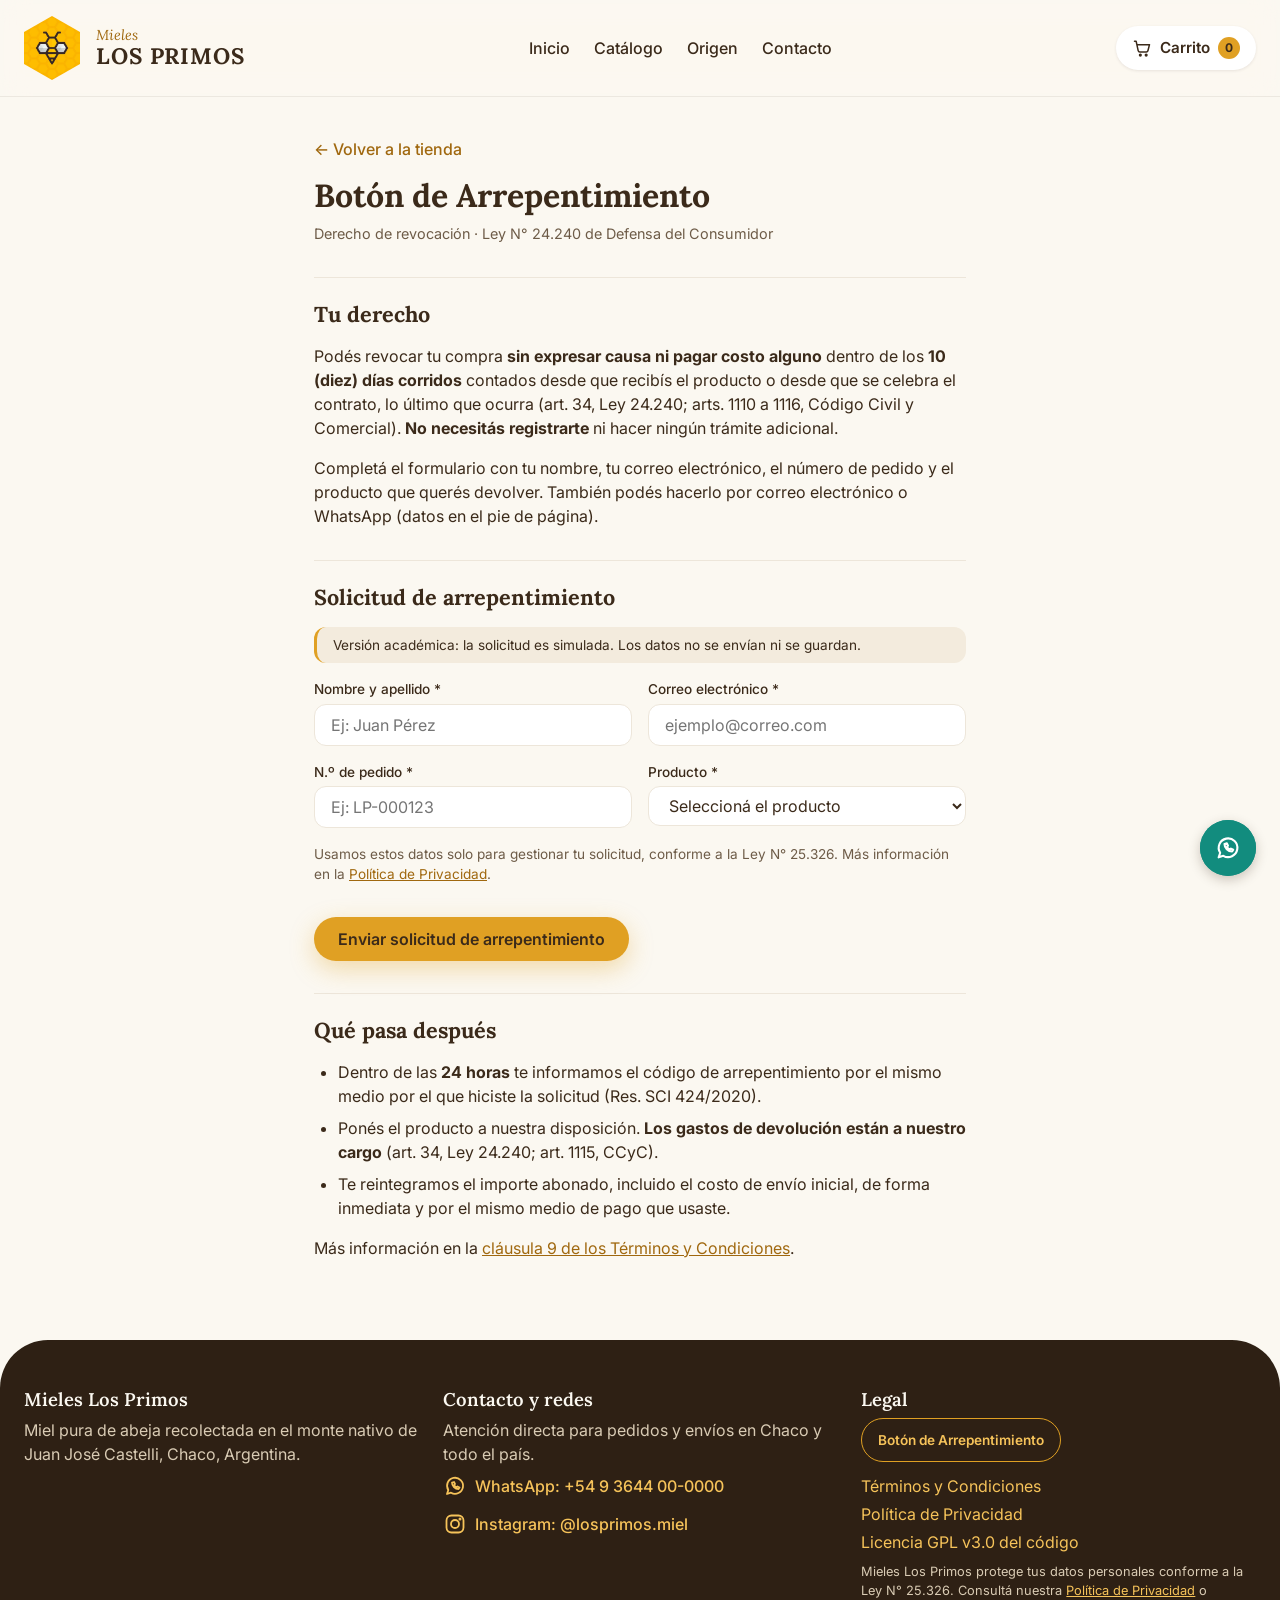
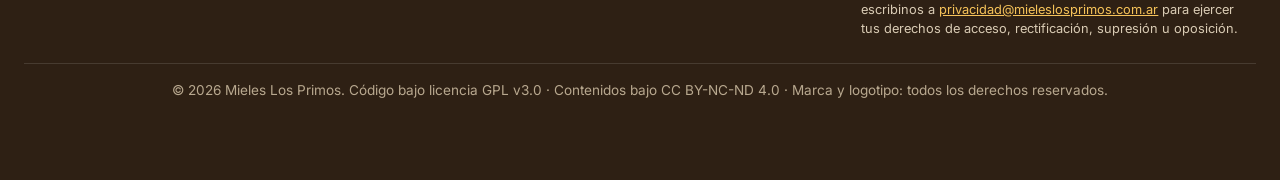
==== commit d3ca0ef6: "feat: ícono SVG del carrito en el header de todas las páginas (#75) Reemplaza el emoji por un SVG co" ====
--- a/arrepentimiento.html
+++ b/arrepentimiento.html
@@ -8,7 +8,7 @@
     <!-- Fuentes: Lora para títulos, Inter para texto -->
     <link rel="preconnect" href="https://fonts.googleapis.com">
     <link rel="preconnect" href="https://fonts.gstatic.com" crossorigin>
-    <link href="https://fonts.googleapis.com/css2?family=Inter:wght@400;500;600&family=Lora:wght@500;600;700&display=swap" rel="stylesheet">
+    <link href="https://fonts.googleapis.com/css2?family=Inter:wght@400;500;600;700&family=Lora:ital,wght@0,500;0,600;0,700;1,500;1,600&display=swap" rel="stylesheet">
 
     <!-- Hoja de estilos -->
     <link rel="stylesheet" href="css/styles.css">
@@ -40,7 +40,13 @@
 
         <div class="header-carrito">
             <a href="carrito.html" aria-label="Carrito: 0 productos">
-                <span aria-hidden="true">🛒</span>
+                <!-- Changuito (SVG decorativo: el aria-label del link dice qué es) -->
+                <svg class="carrito-icono" viewBox="0 0 24 24" aria-hidden="true">
+                    <path d="M3 4h2l2.4 11.2a2 2 0 0 0 2 1.6h7.7a2 2 0 0 0 2-1.5L21 8H6.2"/>
+                    <circle cx="10" cy="20.5" r="1"/>
+                    <circle cx="17" cy="20.5" r="1"/>
+                </svg>
+                <span class="carrito-texto">Carrito</span>
                 <span class="carrito-contador">0</span>
             </a>
         </div>
@@ -69,7 +75,9 @@
                 <p class="aviso-simulado">Versión académica: la solicitud es simulada. Los datos no se envían ni se guardan.</p>
 
                 <!-- js/arrepentimiento.js atiende el envío: genera el código y muestra la confirmación.
-                     Los campos son obligatorios (required): el navegador no deja enviar si falta alguno. -->
+                     Los campos son obligatorios (required): el navegador no deja enviar si falta alguno.
+                     El N.º de pedido tiene el mismo formato que genera el checkout (LP- y 6 números):
+                     pattern lo valida y title es el mensaje que muestra el navegador. -->
                 <form class="form-arrepentimiento" id="form-arrepentimiento" action="#" method="post">
                     <div class="campos campos-2">
                         <div class="campo">
@@ -82,7 +90,8 @@
                         </div>
                         <div class="campo">
                             <label for="arr-pedido">N.º de pedido *</label>
-                            <input type="text" id="arr-pedido" name="pedido" placeholder="Ej: LP-000123" maxlength="30" required>
+                            <input type="text" id="arr-pedido" name="pedido" placeholder="Ej: LP-000123" maxlength="9" required
+                                   pattern="[Ll][Pp]-[0-9]{6}" title="El formato es LP- seguido de 6 números (ej.: LP-000123)">
                         </div>
                         <div class="campo">
                             <label for="arr-producto">Producto *</label>
--- a/css/styles.css
+++ b/css/styles.css
@@ -12,14 +12,18 @@
   --color-amber: #E0A023;
   --color-amber-hover: #C4861A;
   --color-amber-texto: #A0680F; /* ámbar oscuro para texto: contraste 4.7:1 sobre blanco */
-  --color-cream: #FBF8F1;
+  --color-cream: #FBF8F1;      /* fondo general del sitio */
+  --color-arena: #F3EBDD;      /* superficies destacadas sobre el crema (avisos, paneles, fotos) */
   --color-brown: #3B2A1A;
+  --color-brown-oscuro: #2E2014; /* fondo de la sección de origen y del footer */
+  --color-dorado-claro: #F6C35A; /* texto dorado sobre fondo oscuro: contraste 9.6:1 */
+  --color-texto-claro: #D9CBB4;  /* texto secundario sobre fondo oscuro: contraste 9.9:1 */
   --color-border: #EDE6DA;
   --color-white: #FFFFFF;
 
   /* Texto */
   --color-text: var(--color-brown);
-  --color-text-muted: #7A6A57;
+  --color-text-muted: #6E5C48; /* contraste 5.2:1 sobre arena y 6:1 sobre blanco */
   --color-error: #B3261E; /* rojo para errores del formulario: contraste 6.5:1 sobre blanco */
 
   /* Tipografías */
@@ -35,13 +39,17 @@
   --space-6: 3rem;
 
   /* Bordes y sombra */
-  --radius: 0.5rem;
+  --radius: 0.75rem;
+  --radius-grande: 1.75rem; /* tarjetas y bloques grandes */
   --radius-full: 999px;
-  --shadow-suave: 0 2px 8px rgba(59, 42, 26, 0.08);
-  --shadow-elevada: 0 10px 24px rgba(59, 42, 26, 0.16);
-
-  /* Transiciones: misma duración y curva en todo el sitio */
+  --shadow-suave: 0 1px 3px rgba(59, 42, 26, 0.1);
+  --shadow-elevada: 0 1.75rem 3.5rem rgba(59, 42, 26, 0.16);
+  --shadow-miel: 0 0.5rem 1.5rem rgba(224, 160, 35, 0.35); /* resplandor ámbar de los botones */
+
+  /* Transiciones: misma duración y curva en todo el sitio.
+     --curva arranca rápido y frena suave al final (se siente más "natural") */
   --transicion: 0.25s ease;
+  --curva: cubic-bezier(0.2, 0.7, 0.2, 1);
 }
 
 /* ==========================================================================
@@ -105,9 +113,10 @@
   display: none !important;
 }
 
+/* Foco visible en ámbar oscuro: se distingue bien sobre el crema y el blanco */
 :focus-visible {
-  outline: 2px solid var(--color-amber);
-  outline-offset: 2px;
+  outline: 3px solid var(--color-amber-texto);
+  outline-offset: 3px;
 }
 
 /* ==========================================================================
@@ -116,8 +125,9 @@
 body {
   font-family: var(--font-body);
   color: var(--color-text);
-  background-color: var(--color-white);
+  background-color: var(--color-cream);
   line-height: 1.5;
+  -webkit-font-smoothing: antialiased;
 }
 
 h1, h2, h3, h4 {
@@ -137,19 +147,21 @@
   display: inline-flex;
   align-items: center;
   gap: var(--space-2);
+  min-height: 2.75rem; /* 44 px: tamaño mínimo cómodo para tocar con el dedo */
   padding: var(--space-2) var(--space-4);
   font-weight: 600;
   color: var(--color-brown);
   background-color: var(--color-amber);
   border-radius: var(--radius-full);
+  box-shadow: var(--shadow-miel);
   transition: background-color var(--transicion), transform var(--transicion), box-shadow var(--transicion);
 }
 
-/* Al pasar el mouse, el botón se eleva un poco y proyecta sombra */
+/* Al pasar el mouse, el botón se eleva un poco y el resplandor crece */
 .boton:hover {
   background-color: var(--color-amber-hover);
   transform: translateY(-2px);
-  box-shadow: var(--shadow-elevada);
+  box-shadow: 0 0.875rem 2rem rgba(224, 160, 35, 0.5);
 }
 
 .boton:active {
@@ -160,10 +172,21 @@
 .boton-secundario {
   background-color: var(--color-white);
   border: 2px solid var(--color-amber);
+  box-shadow: none;
 }
 
 .boton-secundario:hover {
-  background-color: var(--color-cream);
+  background-color: var(--color-arena);
+  box-shadow: var(--shadow-suave);
+}
+
+/* Flecha "→" dentro de un botón: se corre a la derecha al pasar el mouse */
+.flecha {
+  transition: transform var(--transicion);
+}
+
+.boton:hover .flecha {
+  transform: translateX(4px);
 }
 
 /* ==========================================================================
@@ -175,12 +198,13 @@
   align-items: center;
   justify-content: space-between;
   gap: var(--space-3);
-  padding: var(--space-3) var(--space-4);
-  /* Blanco semitransparente + desenfoque: al hacer scroll se intuye el contenido de atrás */
-  background-color: rgba(255, 255, 255, 0.92);
-  backdrop-filter: blur(8px);
-  border-bottom: 1px solid var(--color-border);
-  box-shadow: var(--shadow-suave);
+  padding: var(--space-3);
+  /* Crema semitransparente + desenfoque ("vidrio esmerilado"): al hacer scroll
+     se intuye el contenido de atrás. saturate() aviva un poco esos colores. */
+  background-color: rgba(251, 248, 241, 0.78);
+  -webkit-backdrop-filter: blur(14px) saturate(1.4);
+  backdrop-filter: blur(14px) saturate(1.4);
+  border-bottom: 1px solid rgba(59, 42, 26, 0.08);
   position: sticky;
   top: 0;
   z-index: 10;
@@ -199,8 +223,8 @@
    El ancho es ~0.87 del alto (proporción de un hexágono regular) y object-fit
    evita que la imagen se deforme al no ser cuadrado. */
 .header-logo img {
-  width: 3.5rem;
-  height: 4rem;
+  width: 3rem;
+  height: 3.45rem;
   object-fit: cover;
   clip-path: polygon(50% 0%, 100% 25%, 100% 75%, 50% 100%, 0% 75%, 0% 25%);
   transition: transform var(--transicion);
@@ -227,7 +251,7 @@
 .logo-nombre {
   font-family: var(--font-heading);
   font-weight: 700;
-  font-size: 1.4rem;
+  font-size: 1.2rem;
   letter-spacing: 0.04em;
   color: var(--color-brown);
 }
@@ -248,7 +272,7 @@
 header nav a {
   position: relative;
   font-weight: 500;
-  color: var(--color-text-muted);
+  color: var(--color-text);
   padding-bottom: var(--space-1);
   transition: color var(--transicion);
 }
@@ -290,75 +314,145 @@
   order: 2;
 }
 
+/* Botón del carrito: píldora blanca con ícono, texto y contador en fila */
 .header-carrito a {
-  position: relative;
   display: inline-flex;
   align-items: center;
-  font-size: 1.25rem;
+  gap: var(--space-2);
+  min-height: 2.75rem;
+  padding: 0 var(--space-3);
+  font-weight: 600;
+  font-size: 0.95rem;
+  background-color: var(--color-white);
+  border-radius: var(--radius-full);
+  box-shadow: var(--shadow-suave);
+  transition: box-shadow var(--transicion), transform var(--transicion);
+}
+
+.header-carrito a:hover {
+  transform: translateY(-1px);
+  box-shadow: 0 0.5rem 1.25rem rgba(59, 42, 26, 0.14);
+}
+
+/* En móvil solo se ven el ícono y el número (el aria-label del link ya dice "Carrito");
+   la palabra aparece desde 768px (ver media queries) */
+.carrito-texto {
+  display: none;
+}
+
+.carrito-icono {
+  width: 1.25rem;
+  height: 1.25rem;
+  fill: none;
+  stroke: currentColor;
+  stroke-width: 1.8;
+  stroke-linecap: round;
+  stroke-linejoin: round;
 }
 
 .carrito-contador {
-  position: absolute;
-  top: -0.4rem;
-  right: -0.6rem;
-  min-width: 1.1rem;
-  height: 1.1rem;
-  padding: 0 0.25rem;
-  display: flex;
-  align-items: center;
-  justify-content: center;
+  display: inline-grid;
+  place-items: center;
+  min-width: 1.4rem;
+  height: 1.4rem;
+  padding: 0 0.35rem;
   font-family: var(--font-body);
-  font-size: 0.65rem;
-  font-weight: 600;
+  font-size: 0.75rem;
+  font-weight: 700;
   color: var(--color-brown); /* marrón sobre ámbar: contraste 6:1 (blanco daba 2.3:1) */
   background-color: var(--color-amber);
   border-radius: var(--radius-full);
 }
 
+/* "Rebote" del contador cuando se agrega un producto. js/carrito.js le pone la
+   clase .rebote; la curva pasa de 1 (cubic-bezier con 1.6) y por eso "se pasa"
+   un poco del tamaño y vuelve, como un resorte. */
+.carrito-contador.rebote {
+  animation: rebote 0.5s cubic-bezier(0.3, 1.6, 0.5, 1);
+}
+
+@keyframes rebote {
+  40% {
+    transform: scale(1.5);
+  }
+}
+
 /* ==========================================================================
    5. HERO / DESTACADOS
    ========================================================================== */
 
-/* Hero: columna con Flexbox, texto claro sobre imagen con degradado oscuro.
-   Capas del fondo (de arriba hacia abajo): degradado, foto y color de respaldo
-   por si la foto no carga. */
+/* Inicio: recorta lo que se salga a los costados (la cinta inclinada y el
+   hexágono que gira) para que no aparezca scroll horizontal. Va en la sección
+   y no en el body porque en el body se aplicaría a toda la ventana. */
+#inicio {
+  overflow-x: clip;
+}
+
+/* Hero en dos columnas con Flexbox: texto a la izquierda y foto a la derecha.
+   flex-wrap + flex-basis: si no entran lado a lado (móvil), la foto pasa abajo
+   sin necesidad de media query. */
 .hero {
   display: flex;
+  flex-wrap: wrap;
+  align-items: center;
+  gap: var(--space-6);
+  max-width: 77rem;
+  margin: 0 auto;
+  padding: var(--space-5) var(--space-4) var(--space-6);
+}
+
+/* flex-grow 1.4: en escritorio el texto se queda con más ancho que la foto */
+.hero-texto {
+  flex: 1.4 1 26rem;
+  min-width: 0; /* deja que el texto se achique en vez de desbordar */
+  display: flex;
   flex-direction: column;
-  justify-content: center;
   align-items: flex-start;
-  gap: var(--space-3);
-  min-height: 28rem;
-  padding: var(--space-6) var(--space-4);
-  color: var(--color-white);
-  background-color: var(--color-brown);
-  background-image:
-    linear-gradient(to right, rgba(59, 42, 26, 0.85), rgba(59, 42, 26, 0.35)),
-    url("../img/hero-colmenas.webp");
-  background-size: cover;
-  background-position: center;
-}
-
+  gap: var(--space-4);
+}
+
+/* clamp(mínimo, ideal, máximo): el título crece con el ancho de la pantalla
+   (6vw) pero nunca baja de 2.6rem ni pasa de 4.75rem */
 .hero h1 {
-  font-size: 2.25rem;
-  max-width: 16ch;
-  text-shadow: 0 2px 12px rgba(0, 0, 0, 0.35);
-}
-
-.hero p {
-  max-width: 36ch;
+  font-size: clamp(2.6rem, 6vw, 4.75rem);
+  font-weight: 600;
+  line-height: 1;
+  letter-spacing: -0.025em;
+}
+
+/* "Impenetrable" en itálica y ámbar oscuro (contraste 4.7:1 con el crema) */
+.hero h1 em {
+  color: var(--color-amber-texto);
+}
+
+.hero-bajada {
+  max-width: 32rem;
+  font-size: 1.15rem;
+  line-height: 1.6;
+  color: var(--color-text-muted);
 }
 
 /* Etiqueta chica arriba del título, con forma de píldora */
-.hero .hero-etiqueta {
-  padding: var(--space-1) var(--space-3);
-  font-size: 0.8rem;
+.hero-etiqueta {
+  display: inline-flex;
+  align-items: center;
+  gap: var(--space-2);
+  padding: var(--space-2) var(--space-3);
+  font-size: 0.875rem;
   font-weight: 600;
-  letter-spacing: 0.08em;
-  text-transform: uppercase;
-  border: 1px solid rgba(255, 255, 255, 0.6);
+  color: #6B4A12; /* contraste 7:1 sobre el fondo de la etiqueta */
+  background-color: #F3E3C3;
   border-radius: var(--radius-full);
-  background-color: rgba(255, 255, 255, 0.12);
+}
+
+.hero-etiqueta svg {
+  width: 1rem;
+  height: 1rem;
+  fill: none;
+  stroke: currentColor;
+  stroke-width: 2;
+  stroke-linecap: round;
+  stroke-linejoin: round;
 }
 
 /* Botones del hero en fila; si no entran, pasan abajo */
@@ -366,19 +460,169 @@
   display: flex;
   flex-wrap: wrap;
   gap: var(--space-3);
-  margin-top: var(--space-2);
-}
-
-/* Botón claro: borde blanco y fondo transparente, para usar sobre fotos oscuras */
-.boton-claro {
-  color: var(--color-white);
+}
+
+/* Botón "de línea": fondo transparente y borde marrón fino */
+.boton-linea {
   background-color: transparent;
-  border: 2px solid var(--color-white);
-}
-
-.boton-claro:hover {
-  color: var(--color-brown);
+  box-shadow: inset 0 0 0 1.5px rgba(59, 42, 26, 0.28);
+}
+
+.boton-linea:hover {
+  background-color: transparent;
+  box-shadow: inset 0 0 0 1.5px var(--color-brown);
+}
+
+/* --- Foto del hero con elementos decorativos --- */
+.hero-visual {
+  flex: 1 1 22rem;
+  min-width: 0;
+  position: relative;
+  display: flex;
+  justify-content: center;
+}
+
+/* Foto con forma de arco: radios grandes arriba y chicos abajo */
+.hero-foto {
+  position: relative; /* queda por encima del hexágono */
+  width: 100%;
+  max-width: 28rem;
+  height: auto; /* sin esto, el atributo height del HTML le gana al aspect-ratio */
+  aspect-ratio: 4 / 5;
+  object-fit: cover;
+  border-radius: 15rem 15rem 2.25rem 2.25rem;
+  box-shadow: 0 2.5rem 5rem rgba(59, 42, 26, 0.25);
+  background-color: var(--color-arena);
+}
+
+/* Hexágono de líneas finas que gira lento detrás de la foto.
+   inset + margin auto lo centran dentro de .hero-visual. */
+.hero-hexagono {
+  position: absolute;
+  inset: 0;
+  margin: auto;
+  width: 125%;
+  max-width: 34rem;
+  opacity: 0.5;
+  fill: none;
+  stroke: var(--color-amber);
+  stroke-width: 0.6;
+  animation: girar 50s linear infinite;
+}
+
+@keyframes girar {
+  to {
+    transform: rotate(360deg);
+  }
+}
+
+/* Etiquetas flotantes sobre la foto: suben y bajan suavemente */
+.hero-sello {
+  position: absolute;
+  display: flex;
+  align-items: center;
+  gap: var(--space-3);
+  padding: var(--space-3) var(--space-4);
+  font-size: 0.875rem;
+  border-radius: 1.25rem;
+  box-shadow: 0 1.25rem 2.5rem rgba(59, 42, 26, 0.2);
+  animation: flotar 6s ease-in-out infinite;
+}
+
+.hero-sello strong {
+  display: block;
+}
+
+.hero-sello-natural {
+  left: 0;
+  bottom: 3.5rem;
   background-color: var(--color-white);
+}
+
+.hero-sello-natural span span {
+  color: var(--color-text-muted);
+}
+
+/* Ícono de hoja dentro de un cuadradito verde monte */
+.hero-sello-natural svg {
+  width: 2.5rem;
+  height: 2.5rem;
+  padding: 0.6rem;
+  border-radius: 0.75rem;
+  background-color: #EAF0E2;
+  fill: none;
+  stroke: #4E6B3A;
+  stroke-width: 2;
+  stroke-linecap: round;
+  stroke-linejoin: round;
+}
+
+.hero-sello-floral {
+  right: 0;
+  top: 3rem;
+  flex-direction: column;
+  align-items: flex-start;
+  gap: 0;
+  color: var(--color-cream);
+  background-color: var(--color-brown);
+  animation-duration: 7s;
+  animation-delay: -3s; /* arranca desfasada de la otra etiqueta */
+}
+
+.hero-sello-floral strong {
+  color: var(--color-dorado-claro);
+}
+
+@keyframes flotar {
+  50% {
+    transform: translateY(-12px);
+  }
+}
+
+/* --- Cinta animada con las flores del monte ---
+   La lista está escrita dos veces seguidas en el HTML: la pista se corre
+   hasta la mitad (-50%) y vuelve a empezar, y como la segunda mitad es
+   igual a la primera, el salto no se nota (efecto "marquesina" infinita). */
+.cinta {
+  overflow: hidden;
+  padding: var(--space-3) 0;
+  margin: 0 -1rem;
+  color: #2A1C0E;
+  background-color: var(--color-amber);
+  transform: rotate(-1.2deg);
+}
+
+.cinta-pista {
+  display: flex;
+  width: max-content;
+  animation: deslizar 32s linear infinite;
+}
+
+.cinta-pista span {
+  display: inline-flex;
+  align-items: center;
+  gap: 1.75rem;
+  padding-right: 1.75rem;
+  font-family: var(--font-heading);
+  font-size: 1.5rem;
+  font-style: italic;
+  font-weight: 600;
+  white-space: nowrap;
+}
+
+/* Hexagonito separador entre flor y flor, hecho con clip-path */
+.cinta-pista span::after {
+  content: "";
+  width: 0.9rem;
+  height: 1rem;
+  background-color: #2A1C0E;
+  clip-path: polygon(50% 0%, 100% 25%, 100% 75%, 50% 100%, 0% 75%, 0% 25%);
+}
+
+@keyframes deslizar {
+  to {
+    transform: translateX(-50%);
+  }
 }
 
 /* Entrada del hero: cada elemento aparece subiendo, uno después del otro */
@@ -393,19 +637,44 @@
   }
 }
 
-.hero > * {
-  animation: aparecer 0.7s ease both;
-}
-
-.hero > :nth-child(2) { animation-delay: 0.15s; }
-.hero > :nth-child(3) { animation-delay: 0.3s; }
-.hero > :nth-child(4) { animation-delay: 0.45s; }
+.hero-texto > *,
+.hero-visual {
+  animation: aparecer 0.9s var(--curva) both;
+}
+
+.hero-texto > :nth-child(2) { animation-delay: 0.1s; }
+.hero-texto > :nth-child(3),
+.hero-visual { animation-delay: 0.2s; }
+.hero-texto > :nth-child(4) { animation-delay: 0.3s; }
 
 /* Nuestros productos: contenedor centrado con ancho máximo */
 #productos-destacados {
-  max-width: 64rem;
+  max-width: 77rem;
   margin: 0 auto;
-  padding: var(--space-5) var(--space-4);
+  padding: var(--space-6) var(--space-4);
+}
+
+/* Encabezado de sección: "antetítulo" chico en mayúsculas + título grande */
+.seccion-encabezado {
+  display: flex;
+  flex-direction: column;
+  gap: var(--space-2);
+  max-width: 40rem;
+}
+
+.seccion-antetitulo {
+  font-size: 0.8rem;
+  font-weight: 600;
+  letter-spacing: 0.12em;
+  text-transform: uppercase;
+  color: var(--color-amber-texto);
+}
+
+.seccion-encabezado h2 {
+  font-size: clamp(2rem, 4vw, 3.5rem);
+  font-weight: 600;
+  line-height: 1.05;
+  letter-spacing: -0.02em;
 }
 
 /* Título con líneas decorativas a los costados, hechas con Flexbox y
@@ -440,58 +709,143 @@
 }
 
 /* Grilla de tarjetas: auto-fit crea tantas columnas como entren
-   (mínimo 10.5rem cada una), sin necesidad de media queries.
-   En escritorio entran las 5 tarjetas del inicio en una sola fila. */
+   (mínimo 9rem cada una), sin necesidad de media queries.
+   En el celular entran 2 por fila y en escritorio las 5 del inicio en una sola fila. */
 .tarjetas-destacadas {
   display: grid;
-  grid-template-columns: repeat(auto-fit, minmax(10.5rem, 1fr));
-  gap: var(--space-4);
+  grid-template-columns: repeat(auto-fit, minmax(9rem, 1fr));
+  gap: var(--space-3);
   margin-top: var(--space-5);
 }
 
-/* Tarjeta reutilizable: borde, esquinas redondeadas y sombra suave */
+/* Tarjeta reutilizable: esquinas bien redondeadas y sombra suave */
 .tarjeta {
   display: flex;
   flex-direction: column;
   overflow: hidden; /* recorta la imagen con las esquinas redondeadas */
   background-color: var(--color-white);
   border: 1px solid var(--color-border);
-  border-radius: var(--radius);
+  border-radius: var(--radius-grande);
   box-shadow: var(--shadow-suave);
 }
 
-/* Todas las imágenes con la misma proporción; el fondo crema se ve
+/* Todas las imágenes con la misma proporción; el fondo arena se ve
    mientras la imagen carga (o si falta) */
 .tarjeta img {
   width: 100%;
   aspect-ratio: 4 / 3;
   object-fit: cover;
-  background-color: var(--color-cream);
-  transition: transform 0.4s ease;
-}
-
-/* En las tarjetas clickeables la foto se acerca un poco al pasar el mouse
+  background-color: var(--color-arena);
+  transition: transform 0.7s var(--curva);
+}
+
+/* En las tarjetas clickeables la foto se acerca al pasar el mouse
    (overflow: hidden de .tarjeta evita que se salga del borde) */
 .tarjeta-link:hover img {
-  transform: scale(1.06);
-}
-
-/* Inicio: alto fijo y "contain" para que la foto se vea entera (sin recortes)
-   y no crezca con el ancho de la tarjeta. El espacio sobrante queda crema. */
+  transform: scale(1.08);
+}
+
+/* Inicio y "Otros productos": foto cuadrada con "contain" para que se vea
+   entera (sin recortar las botellas). El espacio sobrante queda arena. */
 .tarjetas-destacadas .tarjeta img {
-  height: 12rem;
-  aspect-ratio: auto;
+  aspect-ratio: 1 / 1;
   object-fit: contain;
-  padding: var(--space-2);
+  padding: var(--space-3);
+}
+
+/* Contenedor de la foto: permite apoyar encima la etiqueta de categoría */
+.tarjeta-foto {
+  position: relative;
+  overflow: hidden;
+}
+
+/* Etiqueta de categoría sobre la foto, con fondo blanco translúcido */
+.tarjeta-categoria {
+  position: absolute;
+  top: 0.875rem;
+  left: 0.875rem;
+  padding: 0.3rem 0.75rem;
+  font-size: 0.75rem;
+  font-weight: 600;
+  background-color: rgba(255, 255, 255, 0.88);
+  -webkit-backdrop-filter: blur(6px);
+  backdrop-filter: blur(6px);
+  border-radius: var(--radius-full);
 }
 
 .tarjeta-texto {
-  padding: var(--space-3);
+  padding: var(--space-3) var(--space-4) var(--space-4);
 }
 
 .tarjeta-texto h2,
 .tarjeta-texto h3 {
-  font-size: 1rem;
+  font-size: 1.05rem;
+  font-weight: 600;
+  line-height: 1.25;
+  text-wrap: balance; /* reparte el título en renglones parejos (evita una "g" sola abajo) */
+}
+
+/* En las tarjetas angostas del inicio, menos relleno para que entre el texto */
+.tarjetas-destacadas .tarjeta-texto {
+  padding: var(--space-3);
+}
+
+/* Tarjetas del inicio: el texto ocupa el alto que sobra y el pie
+   (precio + botón) queda siempre abajo, aunque los títulos tengan distinto largo */
+.tarjetas-destacadas .tarjeta-texto {
+  flex: 1;
+  display: flex;
+  flex-direction: column;
+  gap: var(--space-1);
+}
+
+/* flex-wrap: si el precio es largo ("Precio a confirmar"), lo de al lado pasa abajo */
+.tarjeta-pie {
+  margin-top: auto;
+  padding-top: var(--space-3);
+  display: flex;
+  flex-wrap: wrap;
+  align-items: center;
+  justify-content: space-between;
+  gap: var(--space-3);
+}
+
+.tarjeta-pie .precio {
+  font-size: 1.1rem;
+}
+
+.tarjeta-pie .tarjeta-ver {
+  margin-top: 0;
+}
+
+/* Botón redondo "+" para agregar al carrito: gira y se vuelve ámbar al pasar el mouse */
+.boton-agregar {
+  position: relative;
+  z-index: 1; /* por encima del link estirado de .tarjeta-link */
+  flex-shrink: 0;
+  display: grid;
+  place-items: center;
+  width: 2.75rem;
+  height: 2.75rem;
+  color: var(--color-cream);
+  background-color: var(--color-brown);
+  border-radius: var(--radius-full);
+  transition: transform var(--transicion), background-color var(--transicion), color var(--transicion);
+}
+
+.boton-agregar:hover {
+  color: var(--color-brown);
+  background-color: var(--color-amber);
+  transform: rotate(90deg);
+}
+
+.boton-agregar svg {
+  width: 1.25rem;
+  height: 1.25rem;
+  fill: none;
+  stroke: currentColor;
+  stroke-width: 2.2;
+  stroke-linecap: round;
 }
 
 .tarjeta-texto p {
@@ -502,7 +856,7 @@
 /* Beneficios: franja crema con Grid (1 columna en móvil) */
 #beneficios {
   padding: var(--space-4);
-  background-color: var(--color-cream);
+  background-color: var(--color-arena);
   border-top: 1px solid var(--color-border);
   border-bottom: 1px solid var(--color-border);
 }
@@ -550,6 +904,174 @@
   color: var(--color-text-muted);
 }
 
+/* --- Del monte a tu mesa: tres pasos sobre fondo oscuro (inicio) --- */
+.pasos {
+  margin: var(--space-6) var(--space-2) 0;
+  color: var(--color-cream);
+  background-color: var(--color-brown-oscuro);
+  border-radius: 3rem 3rem 0 0;
+}
+
+.pasos-contenido {
+  max-width: 77rem;
+  margin: 0 auto;
+  padding: 5rem var(--space-4) var(--space-6);
+  display: flex;
+  flex-direction: column;
+  gap: var(--space-6);
+}
+
+/* Sobre el fondo oscuro, el antetítulo y los acentos van en dorado claro */
+.pasos .seccion-antetitulo,
+.pasos h2 em {
+  color: var(--color-dorado-claro);
+}
+
+.pasos-bajada {
+  max-width: 28rem;
+  font-size: 1.05rem;
+  line-height: 1.65;
+  color: var(--color-texto-claro);
+}
+
+/* Grid auto-fit: 1 columna en móvil y 3 en escritorio, sin media queries.
+   counter-reset + counter-increment numeran los pasos (01, 02, 03) solos. */
+.pasos-lista {
+  display: grid;
+  grid-template-columns: repeat(auto-fit, minmax(16rem, 1fr));
+  gap: var(--space-4);
+  counter-reset: paso-origen;
+}
+
+.paso {
+  padding: var(--space-5);
+  border: 1px solid rgba(251, 248, 241, 0.14);
+  border-radius: var(--radius-grande);
+  counter-increment: paso-origen;
+  transition: border-color var(--transicion), background-color var(--transicion), transform var(--transicion);
+}
+
+/* decimal-leading-zero escribe 01, 02, 03 */
+.paso::before {
+  content: counter(paso-origen, decimal-leading-zero);
+  display: block;
+  margin-bottom: var(--space-5);
+  font-family: var(--font-heading);
+  font-size: 3.5rem;
+  font-weight: 600;
+  line-height: 1;
+  color: var(--color-dorado-claro);
+}
+
+.paso:hover {
+  border-color: var(--color-amber);
+  background-color: rgba(224, 160, 35, 0.06);
+  transform: translateY(-4px);
+}
+
+.paso h3 {
+  margin-bottom: var(--space-2);
+  font-size: 1.5rem;
+  font-weight: 600;
+}
+
+.paso p {
+  line-height: 1.6;
+  color: var(--color-texto-claro);
+}
+
+/* Bloque de contacto: caja ámbar con texto y botón (Flexbox con wrap) */
+.contacto-cta {
+  display: flex;
+  flex-wrap: wrap;
+  align-items: center;
+  justify-content: space-between;
+  gap: var(--space-4);
+  padding: var(--space-5) var(--space-4);
+  color: #2A1C0E;
+  background-color: var(--color-amber);
+  border-radius: 2.25rem;
+}
+
+.contacto-cta div {
+  display: flex;
+  flex-direction: column;
+  gap: var(--space-2);
+  max-width: 38rem;
+}
+
+.contacto-cta h2 {
+  font-size: clamp(1.75rem, 3.4vw, 2.9rem);
+  font-weight: 600;
+  line-height: 1.1;
+  letter-spacing: -0.02em;
+}
+
+.contacto-cta p {
+  font-size: 1.05rem;
+  line-height: 1.6;
+}
+
+/* Botón crema sobre la caja ámbar */
+.boton-crema {
+  background-color: var(--color-cream);
+  box-shadow: none;
+}
+
+.boton-crema:hover {
+  background-color: var(--color-white);
+  box-shadow: 0 0.875rem 2rem rgba(0, 0, 0, 0.25);
+}
+
+/* En el inicio, la sección oscura se une con el footer (también oscuro):
+   sin margen entre los dos y con el mismo ancho */
+body:has(.pasos) footer {
+  margin: 0 var(--space-2);
+  border-radius: 0;
+}
+
+/* --- Aviso flotante al agregar un producto (lo crea js/carrito.js) ---
+   Abajo al centro: left 50% + translateX(-50%) lo centra.
+   Oculto: transparente y un poco más abajo; .visible lo hace subir y aparecer. */
+.aviso-flotante {
+  position: fixed;
+  left: 50%;
+  bottom: 1.75rem;
+  z-index: 30; /* por encima del header y del botón de WhatsApp */
+  display: flex;
+  align-items: center;
+  gap: var(--space-3);
+  max-width: calc(100% - 2rem);
+  padding: 0.875rem 1.375rem;
+  font-weight: 500;
+  color: var(--color-cream);
+  background-color: var(--color-brown);
+  border-radius: var(--radius-full);
+  box-shadow: 0 1.125rem 2.5rem rgba(0, 0, 0, 0.25);
+  opacity: 0;
+  visibility: hidden;
+  transform: translate(-50%, 1.25rem);
+  transition: opacity 0.45s var(--curva), transform 0.45s var(--curva), visibility 0.45s;
+}
+
+.aviso-flotante.visible {
+  opacity: 1;
+  visibility: visible;
+  transform: translate(-50%, 0);
+}
+
+/* Tilde dorada antes del texto, dibujada con bordes (sin imagen) */
+.aviso-flotante::before {
+  content: "";
+  flex-shrink: 0;
+  width: 0.45rem;
+  height: 0.9rem;
+  margin: 0 0.2rem 0.2rem;
+  border: solid var(--color-dorado-claro);
+  border-width: 0 2.5px 2.5px 0;
+  transform: rotate(45deg);
+}
+
 
 /* ==========================================================================
    6. CATÁLOGO
@@ -609,7 +1131,7 @@
 }
 
 .categoria-boton:hover {
-  background-color: var(--color-cream);
+  background-color: var(--color-arena);
 }
 
 /* Filtro activo: se marca con aria-pressed, no con una clase */
@@ -664,7 +1186,7 @@
    así se puede hacer clic en cualquier parte sin anidar elementos. */
 .tarjeta-link {
   position: relative;
-  transition: transform 0.2s, box-shadow 0.2s;
+  transition: transform 0.4s var(--curva), box-shadow 0.4s ease;
 }
 
 .tarjeta-link h2 a::after,
@@ -677,8 +1199,8 @@
 /* Al pasar el mouse (o al llegar con el teclado) la tarjeta se eleva */
 .tarjeta-link:hover,
 .tarjeta-link:focus-within {
-  transform: translateY(-4px);
-  box-shadow: 0 8px 20px rgba(59, 42, 26, 0.14);
+  transform: translateY(-8px);
+  box-shadow: var(--shadow-elevada);
 }
 
 /* El foco visible se dibuja en toda la tarjeta, no solo en el título */
@@ -687,8 +1209,8 @@
 }
 
 .tarjeta-link:focus-within {
-  outline: 2px solid var(--color-amber);
-  outline-offset: 2px;
+  outline: 3px solid var(--color-amber-texto);
+  outline-offset: 3px;
 }
 
 /* El botón queda por encima del link estirado para que siga siendo clickeable */
@@ -770,7 +1292,7 @@
   display: flex;
   justify-content: center;
   padding: var(--space-4);
-  background-color: var(--color-cream);
+  background-color: var(--color-arena);
   border: 1px solid var(--color-border);
   border-radius: var(--radius);
 }
@@ -795,7 +1317,7 @@
   font-weight: 600;
   text-transform: uppercase;
   letter-spacing: 0.05em;
-  background-color: var(--color-cream);
+  background-color: var(--color-arena);
   border: 1px solid var(--color-amber);
   border-radius: var(--radius-full);
 }
@@ -1006,7 +1528,7 @@
   height: 3.5rem;
   object-fit: cover;
   border-radius: var(--radius);
-  background-color: var(--color-cream);
+  background-color: var(--color-arena);
 }
 
 /* Selector de cantidad: − [1] + en fila */
@@ -1025,7 +1547,7 @@
 }
 
 .cantidad button:hover:not(:disabled) {
-  background-color: var(--color-cream);
+  background-color: var(--color-arena);
 }
 
 .cantidad input {
@@ -1048,14 +1570,14 @@
 }
 
 .boton-eliminar:hover {
-  background-color: var(--color-cream);
+  background-color: var(--color-arena);
 }
 
 /* Aviso de carrito vacío */
 .carrito-vacio {
   padding: var(--space-4);
   text-align: center;
-  background-color: var(--color-cream);
+  background-color: var(--color-arena);
   border-radius: var(--radius);
 }
 
@@ -1114,7 +1636,7 @@
   gap: var(--space-3);
   padding: var(--space-3);
   font-size: 0.9rem;
-  background-color: var(--color-cream);
+  background-color: var(--color-arena);
   border-radius: var(--radius);
 }
 
@@ -1250,7 +1772,7 @@
    :has() permite darle estilo al contenedor según el radio que tiene adentro */
 .opcion:has(input:checked) {
   border-color: var(--color-amber);
-  background-color: var(--color-cream);
+  background-color: var(--color-arena);
 }
 
 .opcion input,
@@ -1360,6 +1882,12 @@
 
 .casilla .campo-error {
   flex-basis: 100%;
+}
+
+/* El texto ocupa el resto de la fila, al lado de la casilla
+   (sin esto, con flex-wrap el texto largo bajaba a otra línea) */
+.casilla label {
+  flex: 1;
 }
 
 /* Confirmación: misma caja angosta y centrada que el checkout */
@@ -1420,14 +1948,16 @@
 /* ==========================================================================
    10. FOOTER
    ========================================================================== */
+/* Footer oscuro (marrón algarrobo) con texto claro y esquinas de arriba redondeadas */
 footer {
   display: flex;
   flex-direction: column;
   gap: var(--space-4);
-  padding: var(--space-5) var(--space-4);
+  padding: var(--space-6) var(--space-4) var(--space-5);
   margin-top: var(--space-6);
-  background-color: var(--color-cream);
-  border-top: 1px solid var(--color-border);
+  color: var(--color-texto-claro);
+  background-color: var(--color-brown-oscuro);
+  border-radius: 3rem 3rem 0 0;
 }
 
 footer > section {
@@ -1437,16 +1967,32 @@
 }
 
 footer h2 {
-  font-size: 1rem;
-}
-
-/* Links del footer: ámbar oscuro (contraste 4.7:1) y subrayados al pasar el mouse */
+  font-size: 1.15rem;
+  font-weight: 600;
+  color: var(--color-cream);
+}
+
+/* Links del footer: dorado claro (contraste 9.6:1 con el fondo) y subrayados al pasar el mouse */
 footer a {
-  color: var(--color-amber-texto);
+  color: var(--color-dorado-claro);
 }
 
 footer a:hover {
+  color: var(--color-white);
   text-decoration: underline;
+}
+
+/* El Botón de Arrepentimiento del footer: píldora con borde ámbar sobre el fondo oscuro */
+footer .boton-arrepentimiento {
+  color: var(--color-dorado-claro);
+  background-color: transparent;
+  border: 1px solid var(--color-amber);
+}
+
+footer .boton-arrepentimiento:hover {
+  color: var(--color-brown);
+  background-color: var(--color-amber);
+  text-decoration: none;
 }
 
 /* Redes: ícono + texto en fila con Flexbox */
@@ -1483,7 +2029,6 @@
 /* Leyenda de privacidad (Ley 25.326): texto chico, links siempre subrayados */
 .footer-leyenda {
   font-size: 0.8rem;
-  color: var(--color-text-muted);
 }
 
 .footer-leyenda a {
@@ -1495,10 +2040,10 @@
 footer > p {
   padding-top: var(--space-3);
   padding-bottom: var(--space-6);
-  border-top: 1px solid var(--color-border);
+  border-top: 1px solid rgba(251, 248, 241, 0.12);
   text-align: center;
   font-size: 0.85rem;
-  color: var(--color-text-muted);
+  color: #B8A88F; /* contraste 7.3:1 con el fondo oscuro */
 }
 
 /* Botón flotante de WhatsApp: position fixed lo deja siempre en la misma
@@ -1569,6 +2114,12 @@
   padding: var(--space-5) var(--space-4);
 }
 
+/* Las URL largas no tienen espacios donde cortar la línea: sin esto,
+   en el celular se salen de la pantalla y aparece scroll horizontal */
+.texto-legal a {
+  overflow-wrap: anywhere;
+}
+
 .texto-legal h1 {
   margin-top: var(--space-3);
   font-size: 2rem;
@@ -1646,7 +2197,7 @@
 
 .tabla-legal thead th {
   font-weight: 600;
-  background-color: var(--color-cream);
+  background-color: var(--color-arena);
 }
 
 .tabla-legal tbody tr:last-child > * {
@@ -1663,7 +2214,7 @@
 .legal-destacado {
   margin-top: var(--space-4);
   padding: var(--space-3) var(--space-4);
-  background-color: var(--color-cream);
+  background-color: var(--color-arena);
   border-left: 4px solid var(--color-amber);
   border-radius: var(--radius);
 }
@@ -1700,7 +2251,7 @@
 
 .tabla-datos th {
   width: 40%;
-  background-color: var(--color-cream);
+  background-color: var(--color-arena);
 }
 
 /* ==========================================================================
@@ -1715,7 +2266,7 @@
   font-size: 0.85rem;
 }
 
-/* Inicio: franja arriba del hero, así se ve en la primera pantalla.
+/* Inicio: franja oscura arriba del hero, así se ve en la primera pantalla.
    Flexbox: texto y botón en fila; si no entran (móvil), el botón pasa abajo. */
 .aviso-arrepentimiento {
   display: flex;
@@ -1724,10 +2275,16 @@
   align-items: center;
   gap: var(--space-2) var(--space-3);
   padding: var(--space-2) var(--space-4);
-  font-size: 0.9rem;
+  font-size: 0.875rem;
   text-align: center;
-  background-color: var(--color-cream);
-  border-bottom: 1px solid var(--color-border);
+  color: #F3E3C3; /* contraste 11:1 con el marrón */
+  background-color: var(--color-brown);
+}
+
+/* Sobre la franja oscura el botón no lleva resplandor */
+.aviso-arrepentimiento .boton {
+  min-height: 2.25rem;
+  box-shadow: none;
 }
 
 /* Footer: un poco de aire debajo del botón, antes de los otros links */
@@ -1741,7 +2298,7 @@
 .aviso-simulado {
   padding: var(--space-2) var(--space-3);
   font-size: 0.85rem;
-  background-color: var(--color-cream);
+  background-color: var(--color-arena);
   border-left: 3px solid var(--color-amber);
   border-radius: var(--radius);
 }
@@ -1768,7 +2325,7 @@
 .arrepentimiento-confirmacion {
   margin-top: var(--space-3);
   padding: var(--space-4);
-  background-color: var(--color-cream);
+  background-color: var(--color-arena);
   border: 2px solid var(--color-amber);
   border-radius: var(--radius);
 }
@@ -1816,6 +2373,30 @@
     font-size: 2.25rem;
   }
 
+  /* Header: con más lugar, logo más grande y la palabra "Carrito" visible */
+  header {
+    padding: var(--space-3) var(--space-4);
+  }
+
+  .header-logo img {
+    width: 3.5rem;
+    height: 4rem;
+  }
+
+  .logo-nombre {
+    font-size: 1.4rem;
+  }
+
+  .carrito-texto {
+    display: inline;
+  }
+
+  /* Tarjetas del inicio: más separación entre ellas */
+  .tarjetas-destacadas {
+    grid-template-columns: repeat(auto-fit, minmax(12rem, 1fr));
+    gap: var(--space-4);
+  }
+
   /* Header: logo, nav y carrito vuelven a una sola fila */
   header nav {
     order: 2;
@@ -1837,14 +2418,15 @@
     flex-basis: 100%;
   }
 
-  /* Hero: más alto y con título más grande */
+  /* Hero: más aire arriba y abajo */
   .hero {
-    min-height: 26rem;
-    padding: var(--space-6);
-  }
-
-  .hero h1 {
-    font-size: 2.5rem;
+    padding-top: var(--space-6);
+    padding-bottom: 5.5rem;
+  }
+
+  /* Contacto: más relleno a los costados */
+  .contacto-cta {
+    padding: 3.5rem var(--space-6);
   }
 
   /* Beneficios: 2 columnas */
@@ -1864,7 +2446,7 @@
   /* Categorías: panel crema con los botones en columna */
   .catalogo-categorias {
     padding: var(--space-3);
-    background-color: var(--color-cream);
+    background-color: var(--color-arena);
     border: 1px solid var(--color-border);
     border-radius: var(--radius);
   }
@@ -1905,7 +2487,7 @@
     font-weight: 500;
     text-align: left;
     color: var(--color-text-muted);
-    background-color: var(--color-cream);
+    background-color: var(--color-arena);
   }
 
   .carrito-tabla td {
@@ -1944,15 +2526,6 @@
 
 /* Escritorio: >= 1024px */
 @media (min-width: 1024px) {
-  .hero {
-    min-height: 34rem;
-    padding-left: var(--space-6);
-  }
-
-  .hero h1 {
-    font-size: 3.25rem;
-  }
-
   /* Origen: los dos bloques de la historia lado a lado */
   .origen-historia {
     grid-template-columns: 1fr 1fr;
@@ -2018,7 +2591,14 @@
   .tarjeta-link:hover,
   .tarjeta-link:focus-within,
   .tarjeta-link:hover img,
-  .boton:hover {
+  .boton:hover,
+  .boton-agregar:hover,
+  .paso:hover {
     transform: none;
   }
-}
+
+  /* La cinta queda quieta en su posición inicial (si no, terminaría corrida) */
+  .cinta-pista {
+    animation: none;
+  }
+}
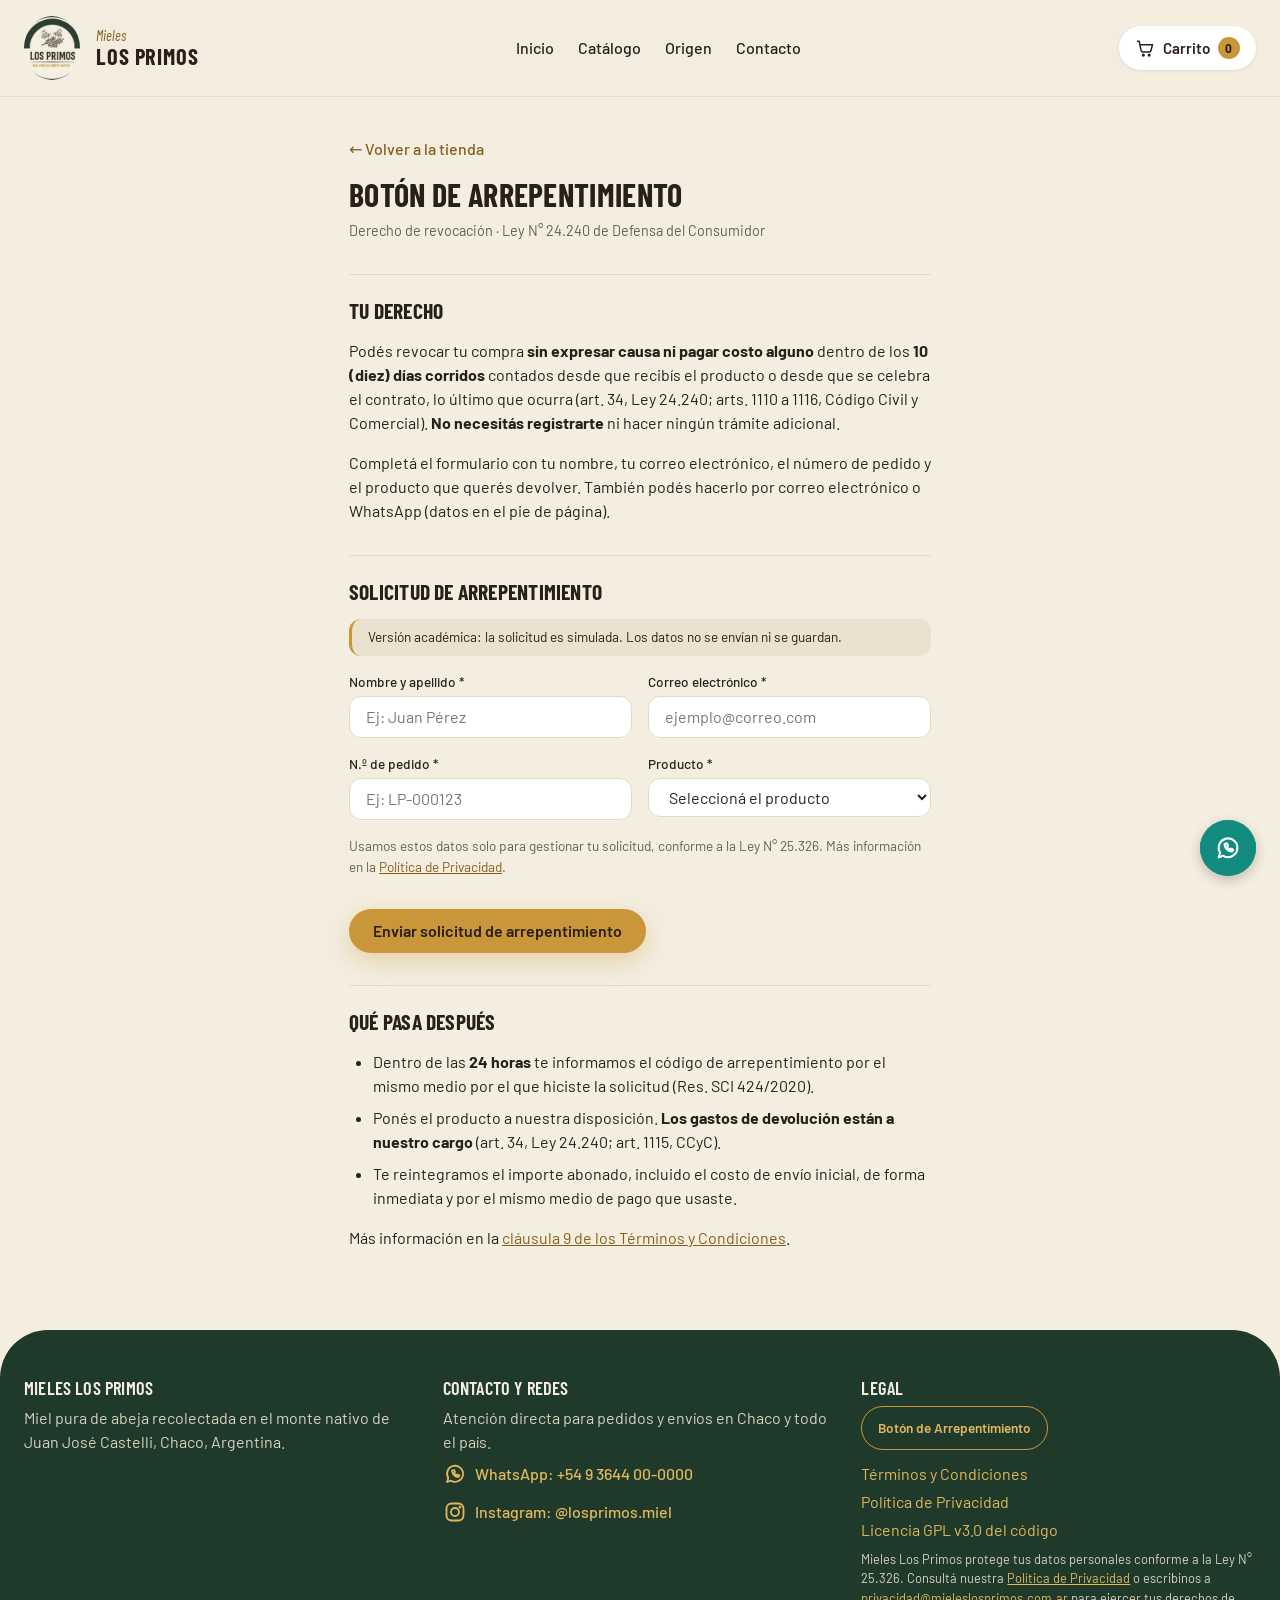
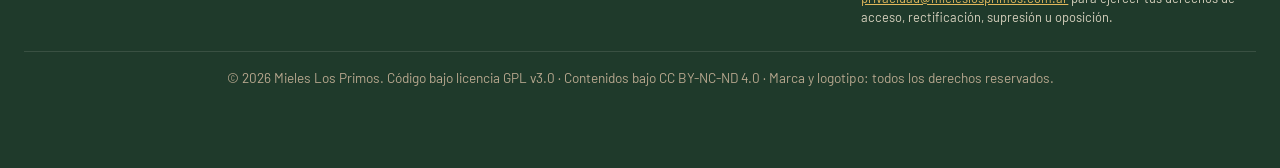
==== commit 54f35355: "style: paleta del logo nuevo, tipografías Barlow y logo circular (#86) Co-Authored-By: Claude Opus 5" ====
--- a/arrepentimiento.html
+++ b/arrepentimiento.html
@@ -5,10 +5,10 @@
     <meta name="viewport" content="width=device-width, initial-scale=1.0">
     <title>Botón de Arrepentimiento - Mieles Los Primos</title>
 
-    <!-- Fuentes: Lora para títulos, Inter para texto -->
+    <!-- Fuentes: Barlow Condensed para títulos, Barlow para texto -->
     <link rel="preconnect" href="https://fonts.googleapis.com">
     <link rel="preconnect" href="https://fonts.gstatic.com" crossorigin>
-    <link href="https://fonts.googleapis.com/css2?family=Inter:wght@400;500;600;700&family=Lora:ital,wght@0,500;0,600;0,700;1,500;1,600&display=swap" rel="stylesheet">
+    <link href="https://fonts.googleapis.com/css2?family=Barlow+Condensed:wght@500;600;700&family=Barlow:wght@400;500;600;700&display=swap" rel="stylesheet">
 
     <!-- Hoja de estilos -->
     <link rel="stylesheet" href="css/styles.css">
@@ -22,7 +22,7 @@
     <!-- Encabezado: igual en todas las páginas. aria-current marca la página actual -->
     <header>
         <a href="index.html" class="header-logo">
-            <img src="img/logo.jpg" alt="" width="48" height="48">
+            <img src="img/logo.webp" alt="" width="48" height="48">
             <span class="logo-texto">
                 <span class="logo-marca">Mieles</span>
                 <span class="logo-nombre">LOS PRIMOS</span>
--- a/css/styles.css
+++ b/css/styles.css
@@ -8,17 +8,21 @@
    1. VARIABLES
    ========================================================================== */
 :root {
-  /* Colores — paleta miel/monte chaqueño */
-  --color-amber: #E0A023;
-  --color-amber-hover: #C4861A;
-  --color-amber-texto: #A0680F; /* ámbar oscuro para texto: contraste 4.7:1 sobre blanco */
-  --color-cream: #FBF8F1;      /* fondo general del sitio */
-  --color-arena: #F3EBDD;      /* superficies destacadas sobre el crema (avisos, paneles, fotos) */
-  --color-brown: #3B2A1A;
-  --color-brown-oscuro: #2E2014; /* fondo de la sección de origen y del footer */
-  --color-dorado-claro: #F6C35A; /* texto dorado sobre fondo oscuro: contraste 9.6:1 */
-  --color-texto-claro: #D9CBB4;  /* texto secundario sobre fondo oscuro: contraste 9.9:1 */
-  --color-border: #EDE6DA;
+  /* Colores — identidad nueva (CR-07), sacada del logo:
+     verde oscuro del arco, beige del fondo, marrón del nombre y dorado del lema.
+     Los nombres de las variables se mantienen para no tocar el resto del CSS. */
+  --color-amber: #C9973A;        /* dorado miel: botones, bordes y decoración */
+  --color-amber-hover: #A97A26;
+  --color-amber-texto: #85601C;  /* dorado oscuro para texto: contraste 5.7:1 sobre blanco */
+  --color-cream: #F4EEE0;        /* beige del logo: fondo general del sitio */
+  --color-arena: #EAE2CF;        /* superficies destacadas sobre el beige (avisos, paneles, fotos) */
+  --color-brown: #2B1F1A;        /* marrón del nombre "LOS PRIMOS" */
+  --color-brown-oscuro: #1F3A2B; /* verde oscuro del logo: sección de origen y footer */
+  --color-verde: #24402F;        /* verde del arco del logo */
+  --color-ladrillo: #B5442B;     /* rojo ladrillo de las etiquetas (solo acentos) */
+  --color-dorado-claro: #E2B85C; /* texto dorado sobre el verde oscuro: contraste 6.6:1 */
+  --color-texto-claro: #D8D2BF;  /* texto secundario sobre el verde oscuro */
+  --color-border: #E3DAC6;
   --color-white: #FFFFFF;
 
   /* Texto */
@@ -27,8 +31,9 @@
   --color-error: #B3261E; /* rojo para errores del formulario: contraste 6.5:1 sobre blanco */
 
   /* Tipografías */
-  --font-heading: 'Lora', Georgia, serif;
-  --font-body: 'Inter', system-ui, -apple-system, sans-serif;
+  /* Barlow Condensed se parece a la letra condensada del logo y las etiquetas */
+  --font-heading: 'Barlow Condensed', 'Arial Narrow', sans-serif;
+  --font-body: 'Barlow', system-ui, -apple-system, sans-serif;
 
   /* Espaciados (escala en rem) */
   --space-1: 0.25rem;
@@ -42,9 +47,9 @@
   --radius: 0.75rem;
   --radius-grande: 1.75rem; /* tarjetas y bloques grandes */
   --radius-full: 999px;
-  --shadow-suave: 0 1px 3px rgba(59, 42, 26, 0.1);
-  --shadow-elevada: 0 1.75rem 3.5rem rgba(59, 42, 26, 0.16);
-  --shadow-miel: 0 0.5rem 1.5rem rgba(224, 160, 35, 0.35); /* resplandor ámbar de los botones */
+  --shadow-suave: 0 1px 3px rgba(43, 31, 26, 0.1);
+  --shadow-elevada: 0 1.75rem 3.5rem rgba(43, 31, 26, 0.16);
+  --shadow-miel: 0 0.5rem 1.5rem rgba(201, 151, 58, 0.35); /* resplandor ámbar de los botones */
 
   /* Transiciones: misma duración y curva en todo el sitio.
      --curva arranca rápido y frena suave al final (se siente más "natural") */
@@ -132,7 +137,19 @@
 
 h1, h2, h3, h4 {
   font-family: var(--font-heading);
-  line-height: 1.2;
+  font-weight: 700;
+  line-height: 1.1;
+  letter-spacing: 0.01em;
+}
+
+/* Los h1 y h2 van en mayúsculas, como "LOS PRIMOS" en el logo */
+h1, h2 {
+  text-transform: uppercase;
+}
+
+/* Los acentos de los títulos se marcan con color, no con itálica */
+h1 em, h2 em, h3 em {
+  font-style: normal;
 }
 
 /* Separador entre secciones: línea fina con el color de bordes de la paleta */
@@ -161,7 +178,7 @@
 .boton:hover {
   background-color: var(--color-amber-hover);
   transform: translateY(-2px);
-  box-shadow: 0 0.875rem 2rem rgba(224, 160, 35, 0.5);
+  box-shadow: 0 0.875rem 2rem rgba(201, 151, 58, 0.5);
 }
 
 .boton:active {
@@ -201,10 +218,10 @@
   padding: var(--space-3);
   /* Crema semitransparente + desenfoque ("vidrio esmerilado"): al hacer scroll
      se intuye el contenido de atrás. saturate() aviva un poco esos colores. */
-  background-color: rgba(251, 248, 241, 0.78);
+  background-color: rgba(244, 238, 224, 0.78);
   -webkit-backdrop-filter: blur(14px) saturate(1.4);
   backdrop-filter: blur(14px) saturate(1.4);
-  border-bottom: 1px solid rgba(59, 42, 26, 0.08);
+  border-bottom: 1px solid rgba(43, 31, 26, 0.08);
   position: sticky;
   top: 0;
   z-index: 10;
@@ -218,15 +235,12 @@
   order: 1;
 }
 
-/* Logo recortado con forma de celda de panal (hexágono con punta arriba).
-   clip-path: polygon() recibe los 6 vértices en porcentajes del ancho y el alto.
-   El ancho es ~0.87 del alto (proporción de un hexágono regular) y object-fit
-   evita que la imagen se deforme al no ser cuadrado. */
+/* Logo nuevo (CR-07): es un sello circular, así que se recorta en círculo */
 .header-logo img {
   width: 3rem;
-  height: 3.45rem;
+  height: 3rem;
   object-fit: cover;
-  clip-path: polygon(50% 0%, 100% 25%, 100% 75%, 50% 100%, 0% 75%, 0% 25%);
+  border-radius: 50%;
   transition: transform var(--transicion);
 }
 
@@ -331,7 +345,7 @@
 
 .header-carrito a:hover {
   transform: translateY(-1px);
-  box-shadow: 0 0.5rem 1.25rem rgba(59, 42, 26, 0.14);
+  box-shadow: 0 0.5rem 1.25rem rgba(43, 31, 26, 0.14);
 }
 
 /* En móvil solo se ven el ícono y el número (el aria-label del link ya dice "Carrito");
@@ -465,7 +479,7 @@
 /* Botón "de línea": fondo transparente y borde marrón fino */
 .boton-linea {
   background-color: transparent;
-  box-shadow: inset 0 0 0 1.5px rgba(59, 42, 26, 0.28);
+  box-shadow: inset 0 0 0 1.5px rgba(43, 31, 26, 0.28);
 }
 
 .boton-linea:hover {
@@ -491,7 +505,7 @@
   aspect-ratio: 4 / 5;
   object-fit: cover;
   border-radius: 15rem 15rem 2.25rem 2.25rem;
-  box-shadow: 0 2.5rem 5rem rgba(59, 42, 26, 0.25);
+  box-shadow: 0 2.5rem 5rem rgba(43, 31, 26, 0.25);
   background-color: var(--color-arena);
 }
 
@@ -525,7 +539,7 @@
   padding: var(--space-3) var(--space-4);
   font-size: 0.875rem;
   border-radius: 1.25rem;
-  box-shadow: 0 1.25rem 2.5rem rgba(59, 42, 26, 0.2);
+  box-shadow: 0 1.25rem 2.5rem rgba(43, 31, 26, 0.2);
   animation: flotar 6s ease-in-out infinite;
 }
 
@@ -945,7 +959,7 @@
 
 .paso {
   padding: var(--space-5);
-  border: 1px solid rgba(251, 248, 241, 0.14);
+  border: 1px solid rgba(244, 238, 224, 0.14);
   border-radius: var(--radius-grande);
   counter-increment: paso-origen;
   transition: border-color var(--transicion), background-color var(--transicion), transform var(--transicion);
@@ -965,7 +979,7 @@
 
 .paso:hover {
   border-color: var(--color-amber);
-  background-color: rgba(224, 160, 35, 0.06);
+  background-color: rgba(201, 151, 58, 0.06);
   transform: translateY(-4px);
 }
 
@@ -2040,7 +2054,7 @@
 footer > p {
   padding-top: var(--space-3);
   padding-bottom: var(--space-6);
-  border-top: 1px solid rgba(251, 248, 241, 0.12);
+  border-top: 1px solid rgba(244, 238, 224, 0.12);
   text-align: center;
   font-size: 0.85rem;
   color: #B8A88F; /* contraste 7.3:1 con el fondo oscuro */
@@ -2062,7 +2076,7 @@
   color: var(--color-white);
   background-color: #128C7E;
   border-radius: var(--radius-full);
-  box-shadow: 0 4px 12px rgba(59, 42, 26, 0.25);
+  box-shadow: 0 4px 12px rgba(43, 31, 26, 0.25);
   transition: transform 0.2s;
 }
 
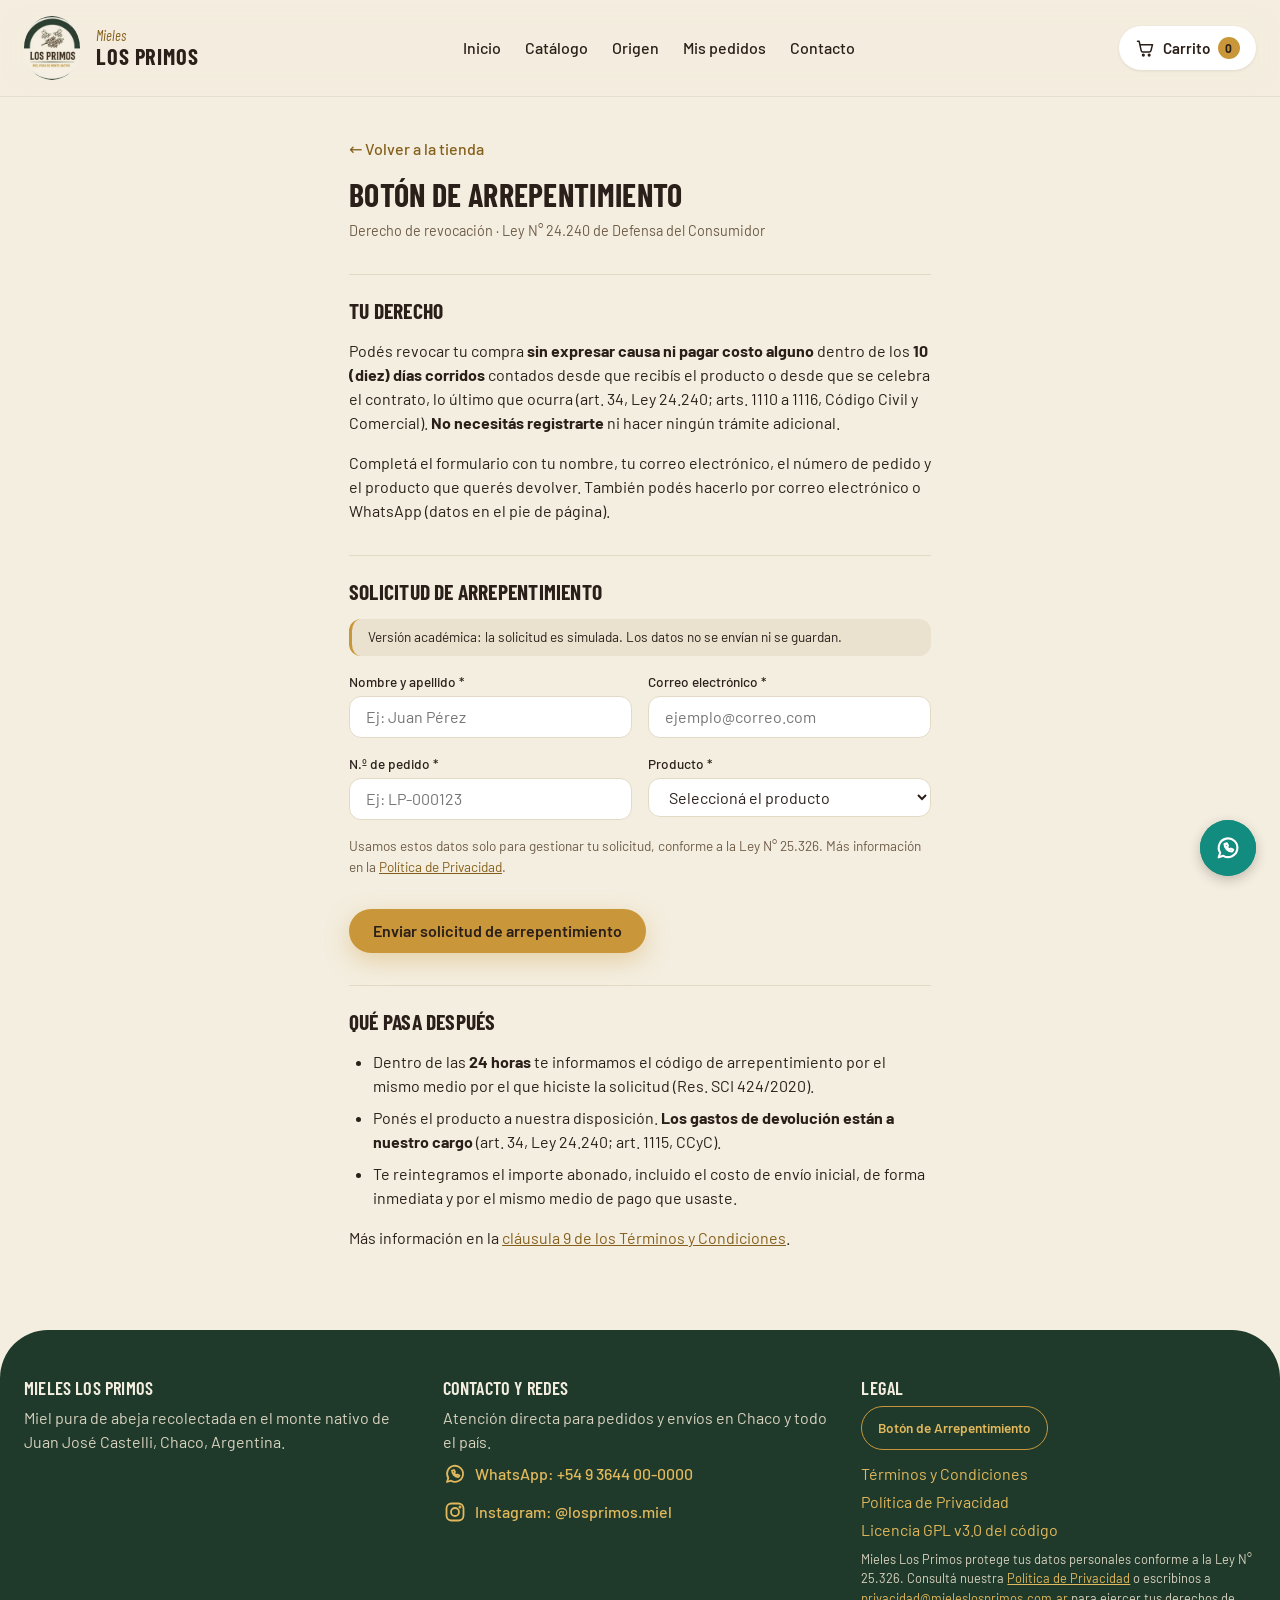
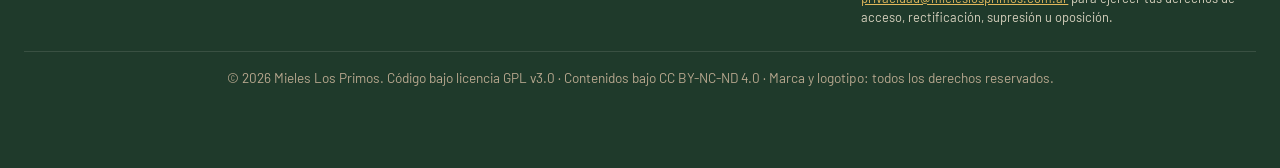
==== commit 39c0a2c2: "feat: página Mis pedidos con historial, estado y Botón de Arrepentimiento en la confirmación (#86) C" ====
--- a/arrepentimiento.html
+++ b/arrepentimiento.html
@@ -34,6 +34,7 @@
                 <li><a href="index.html">Inicio</a></li>
                 <li><a href="catalogo.html">Catálogo</a></li>
                 <li><a href="origen.html">Origen</a></li>
+                <li><a href="pedidos.html">Mis pedidos</a></li>
                 <li><a href="#contacto">Contacto</a></li>
             </ul>
         </nav>
--- a/css/styles.css
+++ b/css/styles.css
@@ -1958,6 +1958,239 @@
   align-self: flex-start;
 }
 
+/* Seguimiento del pedido (CR-07): línea de tiempo horizontal.
+   Las 4 etapas van en una grilla de 4 columnas iguales; el centro de cada
+   columna está en el 12.5 %, 37.5 %, 62.5 % y 87.5 % del ancho. La línea va
+   del primer centro al último (75 % del ancho) y --avance (de 0 a 1, lo
+   cambia js/checkout.js) dice cuánto está llena y dónde está la abeja. */
+.seguimiento {
+  padding: var(--space-4);
+  border-radius: var(--radius-grande);
+  background-color: var(--color-arena);
+}
+
+.seguimiento-pista {
+  --avance: 0;
+  position: relative;
+  padding-top: 2.75rem; /* lugar para la abeja arriba de la línea */
+}
+
+/* Línea de fondo y línea llena (dorada) */
+.seguimiento-pista::before,
+.seguimiento-pista::after {
+  content: "";
+  position: absolute;
+  top: calc(2.75rem + 0.5rem - 2px); /* a la altura del centro de los puntos */
+  left: 12.5%;
+  height: 4px;
+  border-radius: var(--radius-full);
+}
+
+.seguimiento-pista::before {
+  width: 75%;
+  background-color: var(--color-border);
+}
+
+.seguimiento-pista::after {
+  width: calc(75% * var(--avance));
+  background-color: var(--color-amber);
+  transition: width 1.6s var(--curva);
+}
+
+.seguimiento-etapas {
+  position: relative;
+  z-index: 1; /* los puntos quedan encima de la línea */
+  display: grid;
+  grid-template-columns: repeat(4, 1fr);
+  text-align: center;
+}
+
+.seguimiento-etapas li {
+  display: flex;
+  flex-direction: column;
+  align-items: center;
+  gap: var(--space-2);
+}
+
+.seguimiento-punto {
+  width: 1rem;
+  height: 1rem;
+  border-radius: 50%;
+  background-color: var(--color-white);
+  border: 3px solid var(--color-border);
+  transition: background-color 0.4s ease, border-color 0.4s ease;
+}
+
+.seguimiento-etapas .hecha .seguimiento-punto {
+  background-color: var(--color-amber);
+  border-color: var(--color-amber);
+}
+
+/* Etapa actual: borde dorado y un anillo que "late" */
+.seguimiento-etapas .actual .seguimiento-punto {
+  border-color: var(--color-amber);
+  animation: latido 1.4s ease-out infinite;
+}
+
+@keyframes latido {
+  from { box-shadow: 0 0 0 0 rgba(201, 151, 58, 0.55); }
+  to { box-shadow: 0 0 0 0.6rem rgba(201, 151, 58, 0); }
+}
+
+.seguimiento-texto {
+  font-size: 0.78rem;
+  line-height: 1.25;
+  color: var(--color-text-muted);
+}
+
+/* La etapa actual se marca también con texto en negrita (no solo con color) */
+.seguimiento-etapas .actual .seguimiento-texto {
+  font-weight: 700;
+  color: var(--color-text);
+}
+
+/* La abeja vuela a la etapa actual (transición de "left") y flota arriba y abajo */
+.seguimiento-abeja {
+  position: absolute;
+  top: 0;
+  left: calc(12.5% + 75% * var(--avance));
+  width: 2.5rem;
+  transform: translateX(-50%);
+  transition: left 1.6s var(--curva);
+  animation: flotar 0.9s ease-in-out infinite alternate;
+  filter: drop-shadow(0 0.3rem 0.35rem rgba(43, 31, 26, 0.2));
+}
+
+.seguimiento-abeja .ala {
+  transform-box: fill-box;
+  transform-origin: 50% 100%;
+  animation: aletear-seguimiento 0.11s ease-in-out infinite alternate;
+}
+
+.seguimiento-abeja .ala-atras {
+  animation-delay: 0.05s;
+}
+
+@keyframes flotar {
+  from { margin-top: 0; }
+  to { margin-top: -0.4rem; }
+}
+
+@keyframes aletear-seguimiento {
+  to { transform: scaleY(0.35); }
+}
+
+.seguimiento-estado {
+  margin-top: var(--space-4);
+  font-weight: 600;
+  text-align: center;
+}
+
+.seguimiento-nota {
+  margin-top: var(--space-1);
+  font-size: 0.8rem;
+  text-align: center;
+  color: var(--color-text-muted);
+}
+
+/* Botones al final de la confirmación: en fila y, si no entran, uno debajo del otro */
+.confirmacion-acciones {
+  display: flex;
+  flex-wrap: wrap;
+  gap: var(--space-2) var(--space-3);
+  align-items: center;
+}
+
+/* ==========================================================================
+   9.b MIS PEDIDOS (pedidos.html, CR-07)
+   Historial guardado en localStorage. Cada pedido es una tarjeta (Flexbox
+   en columna) y la lista es una grilla que pasa a 2 columnas en pantallas anchas.
+   ========================================================================== */
+#pedidos {
+  max-width: 72rem;
+  margin: 0 auto;
+  padding: var(--space-5) var(--space-3) var(--space-6);
+}
+
+.pedidos-lista {
+  display: grid;
+  grid-template-columns: repeat(auto-fit, minmax(min(100%, 26rem), 1fr));
+  gap: var(--space-4);
+  margin-top: var(--space-4);
+}
+
+.pedido {
+  display: flex;
+  flex-direction: column;
+  gap: var(--space-3);
+  padding: var(--space-4);
+}
+
+.pedido-encabezado {
+  display: flex;
+  flex-wrap: wrap;
+  align-items: baseline;
+  gap: var(--space-1) var(--space-3);
+}
+
+.pedido-numero {
+  font-size: 1.5rem;
+  letter-spacing: 0.04em;
+}
+
+.pedido-fecha {
+  font-size: 0.875rem;
+  color: var(--color-text-muted);
+}
+
+/* Estado en una "pastilla" dorada, a la derecha */
+.pedido-estado {
+  margin-left: auto;
+  padding: 0.2rem 0.75rem;
+  font-size: 0.8rem;
+  font-weight: 700;
+  border-radius: var(--radius-full);
+  background-color: var(--color-arena);
+  color: var(--color-amber-texto);
+}
+
+.pedido-entrega {
+  font-size: 0.875rem;
+  color: var(--color-text-muted);
+}
+
+.pedido .boton-arrepentimiento {
+  align-self: flex-start;
+}
+
+/* Seguimiento compacto (sin abeja): la línea va más arriba */
+.seguimiento-pista-compacta {
+  padding-top: 0;
+}
+
+.seguimiento-pista-compacta::before,
+.seguimiento-pista-compacta::after {
+  top: calc(0.5rem - 2px);
+}
+
+.pedidos-privacidad {
+  display: flex;
+  flex-wrap: wrap;
+  align-items: center;
+  gap: var(--space-3);
+  margin-top: var(--space-5);
+  font-size: 0.875rem;
+  color: var(--color-text-muted);
+}
+
+.pedidos-privacidad p {
+  flex: 1 1 20rem;
+}
+
+.pedidos-aviso:empty {
+  display: none;
+}
+
 
 /* ==========================================================================
    10. FOOTER
@@ -2269,36 +2502,15 @@
 }
 
 /* ==========================================================================
-   11.b BOTÓN DE ARREPENTIMIENTO (arrepentimiento.html, inicio, footer y checkout)
+   11.b BOTÓN DE ARREPENTIMIENTO (arrepentimiento.html, footer, checkout y mis pedidos)
    Ley 24.240 y Res. SCI 424/2020: el acceso tiene que estar destacado en
    visibilidad y tamaño. Reutiliza .boton, .campos y .campo.
    ========================================================================== */
 
-/* Botón más chico que el principal, para el aviso del inicio y el footer */
+/* Botón más chico que el principal, para el footer, la confirmación y "Mis pedidos" */
 .boton-arrepentimiento {
   padding: var(--space-1) var(--space-3);
   font-size: 0.85rem;
-}
-
-/* Inicio: franja oscura arriba del hero, así se ve en la primera pantalla.
-   Flexbox: texto y botón en fila; si no entran (móvil), el botón pasa abajo. */
-.aviso-arrepentimiento {
-  display: flex;
-  flex-wrap: wrap;
-  justify-content: center;
-  align-items: center;
-  gap: var(--space-2) var(--space-3);
-  padding: var(--space-2) var(--space-4);
-  font-size: 0.875rem;
-  text-align: center;
-  color: #F3E3C3; /* contraste 11:1 con el marrón */
-  background-color: var(--color-brown);
-}
-
-/* Sobre la franja oscura el botón no lleva resplandor */
-.aviso-arrepentimiento .boton {
-  min-height: 2.25rem;
-  box-shadow: none;
 }
 
 /* Footer: un poco de aire debajo del botón, antes de los otros links */
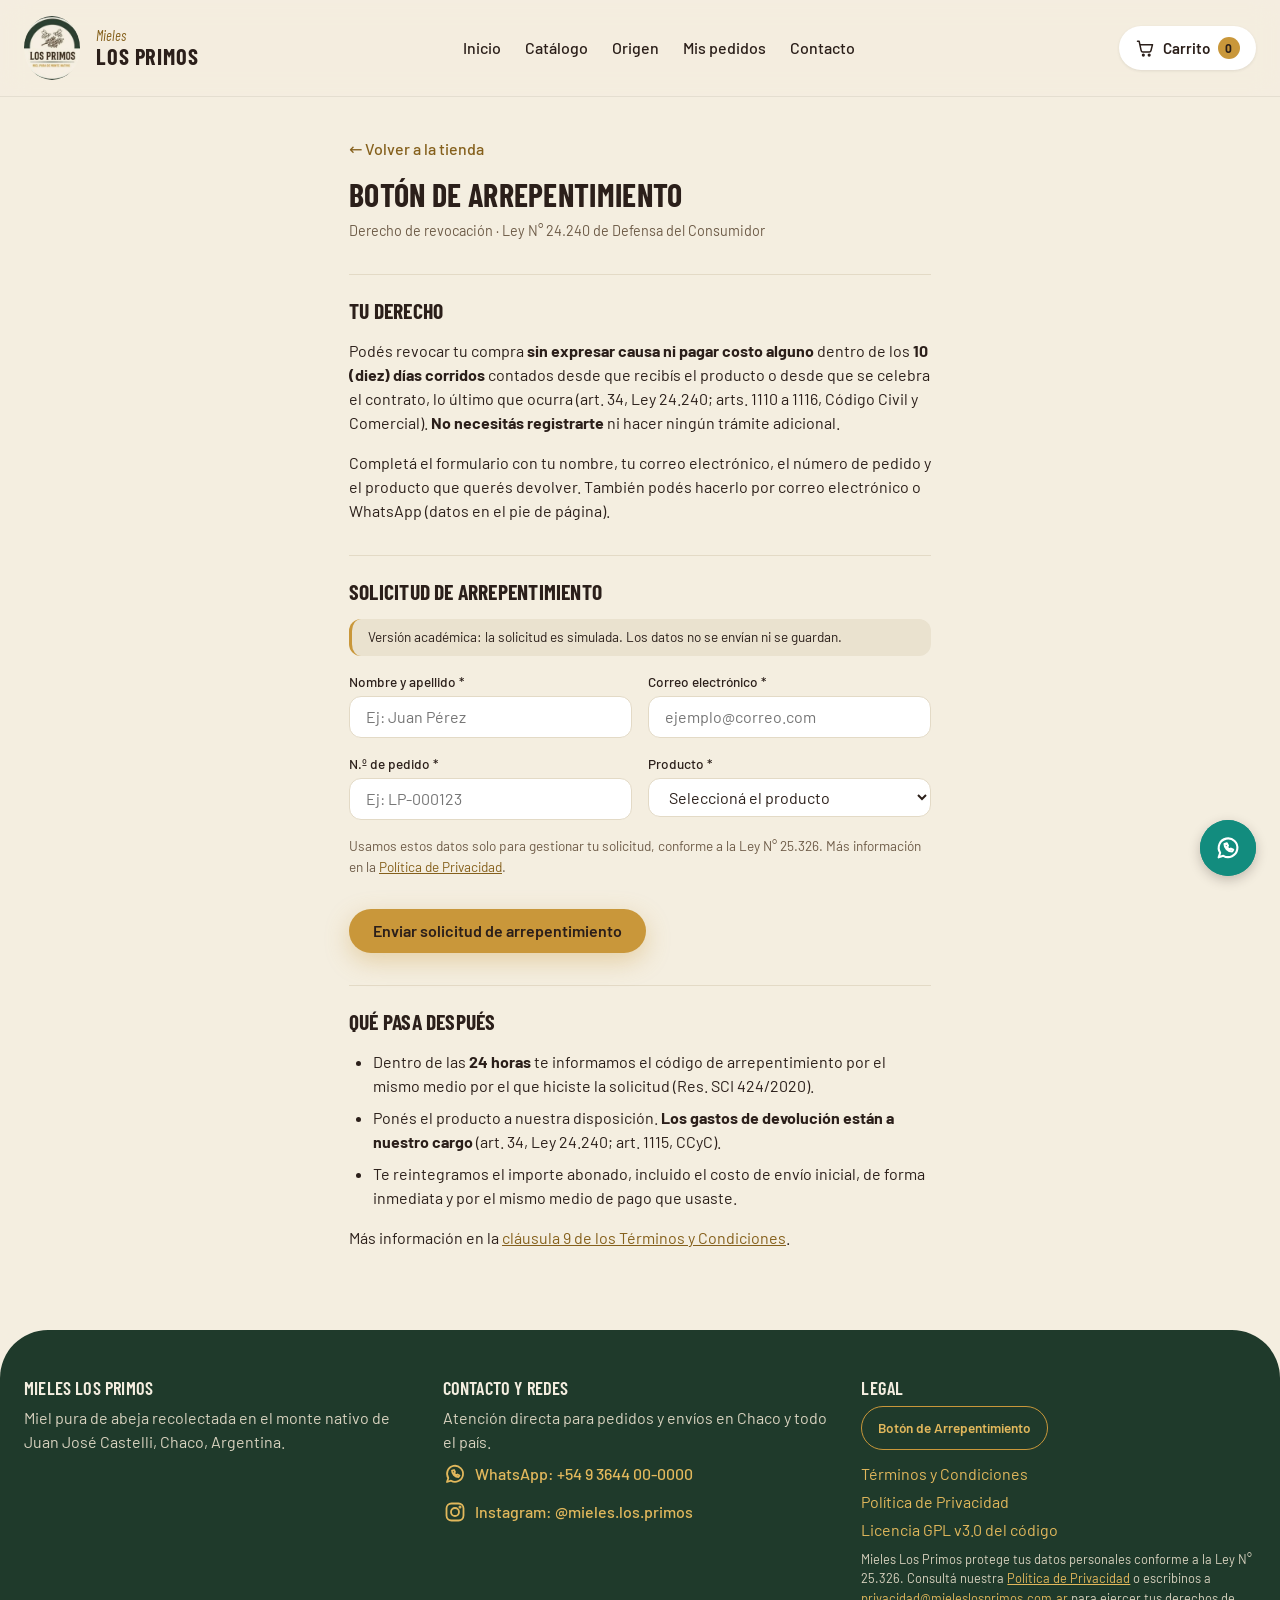
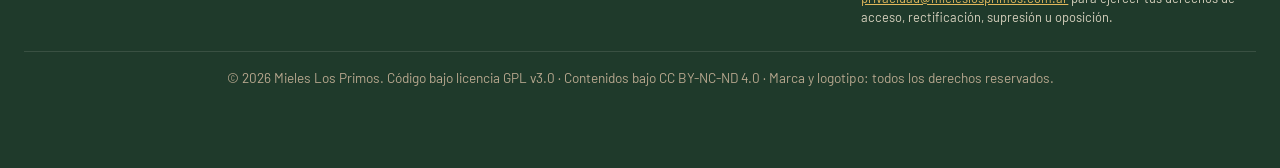
==== commit f4111b56: "fix: el footer enlaza al Instagram de la campaña @mieles.los.primos (#86) Co-Authored-By: Claude Opu" ====
--- a/arrepentimiento.html
+++ b/arrepentimiento.html
@@ -143,7 +143,7 @@
             <p>Miel pura de abeja recolectada en el monte nativo de Juan José Castelli, Chaco, Argentina.</p>
         </section>
 
-        <!-- DATOS DE EJEMPLO: reemplazar el número de WhatsApp por el real (el Instagram ya es el real) -->
+        <!-- DATOS DE EJEMPLO: reemplazar el número de WhatsApp por el real (Instagram: cuenta de la campaña del Sprint 3, @mieles.los.primos; la de la marca es @losprimos.miel) -->
         <section id="contacto">
             <h2>Contacto y redes</h2>
             <p>Atención directa para pedidos y envíos en Chaco y todo el país.</p>
@@ -159,14 +159,14 @@
                     </a>
                 </li>
                 <li>
-                    <a href="https://www.instagram.com/losprimos.miel/" target="_blank" rel="noopener">
+                    <a href="https://www.instagram.com/mieles.los.primos/" target="_blank" rel="noopener">
                         <!-- Cámara (Instagram) -->
                         <svg class="red-icono" viewBox="0 0 24 24" aria-hidden="true">
                             <rect x="3.5" y="3.5" width="17" height="17" rx="5"/>
                             <circle cx="12" cy="12" r="4"/>
                             <circle cx="17" cy="7" r="0.6"/>
                         </svg>
-                        <span>Instagram: @losprimos.miel</span>
+                        <span>Instagram: @mieles.los.primos</span>
                     </a>
                 </li>
             </ul>
--- a/css/styles.css
+++ b/css/styles.css
@@ -395,202 +395,17 @@
    5. HERO / DESTACADOS
    ========================================================================== */
 
-/* Inicio: recorta lo que se salga a los costados (la cinta inclinada y el
-   hexágono que gira) para que no aparezca scroll horizontal. Va en la sección
+/* Inicio: recorta lo que se salga a los costados (la cinta inclinada) para que no aparezca scroll horizontal. Va en la sección
    y no en el body porque en el body se aplicaría a toda la ventana. */
 #inicio {
   overflow-x: clip;
 }
 
-/* Hero en dos columnas con Flexbox: texto a la izquierda y foto a la derecha.
-   flex-wrap + flex-basis: si no entran lado a lado (móvil), la foto pasa abajo
-   sin necesidad de media query. */
-.hero {
-  display: flex;
-  flex-wrap: wrap;
-  align-items: center;
-  gap: var(--space-6);
-  max-width: 77rem;
-  margin: 0 auto;
-  padding: var(--space-5) var(--space-4) var(--space-6);
-}
-
-/* flex-grow 1.4: en escritorio el texto se queda con más ancho que la foto */
-.hero-texto {
-  flex: 1.4 1 26rem;
-  min-width: 0; /* deja que el texto se achique en vez de desbordar */
-  display: flex;
-  flex-direction: column;
-  align-items: flex-start;
-  gap: var(--space-4);
-}
-
-/* clamp(mínimo, ideal, máximo): el título crece con el ancho de la pantalla
-   (6vw) pero nunca baja de 2.6rem ni pasa de 4.75rem */
-.hero h1 {
-  font-size: clamp(2.6rem, 6vw, 4.75rem);
-  font-weight: 600;
-  line-height: 1;
-  letter-spacing: -0.025em;
-}
-
-/* "Impenetrable" en itálica y ámbar oscuro (contraste 4.7:1 con el crema) */
-.hero h1 em {
-  color: var(--color-amber-texto);
-}
-
-.hero-bajada {
-  max-width: 32rem;
-  font-size: 1.15rem;
-  line-height: 1.6;
-  color: var(--color-text-muted);
-}
-
-/* Etiqueta chica arriba del título, con forma de píldora */
-.hero-etiqueta {
-  display: inline-flex;
-  align-items: center;
-  gap: var(--space-2);
-  padding: var(--space-2) var(--space-3);
-  font-size: 0.875rem;
-  font-weight: 600;
-  color: #6B4A12; /* contraste 7:1 sobre el fondo de la etiqueta */
-  background-color: #F3E3C3;
-  border-radius: var(--radius-full);
-}
-
-.hero-etiqueta svg {
-  width: 1rem;
-  height: 1rem;
-  fill: none;
-  stroke: currentColor;
-  stroke-width: 2;
-  stroke-linecap: round;
-  stroke-linejoin: round;
-}
-
-/* Botones del hero en fila; si no entran, pasan abajo */
+/* Botones de la primera pantalla del inicio en fila; si no entran, pasan abajo */
 .hero-acciones {
   display: flex;
   flex-wrap: wrap;
   gap: var(--space-3);
-}
-
-/* Botón "de línea": fondo transparente y borde marrón fino */
-.boton-linea {
-  background-color: transparent;
-  box-shadow: inset 0 0 0 1.5px rgba(43, 31, 26, 0.28);
-}
-
-.boton-linea:hover {
-  background-color: transparent;
-  box-shadow: inset 0 0 0 1.5px var(--color-brown);
-}
-
-/* --- Foto del hero con elementos decorativos --- */
-.hero-visual {
-  flex: 1 1 22rem;
-  min-width: 0;
-  position: relative;
-  display: flex;
-  justify-content: center;
-}
-
-/* Foto con forma de arco: radios grandes arriba y chicos abajo */
-.hero-foto {
-  position: relative; /* queda por encima del hexágono */
-  width: 100%;
-  max-width: 28rem;
-  height: auto; /* sin esto, el atributo height del HTML le gana al aspect-ratio */
-  aspect-ratio: 4 / 5;
-  object-fit: cover;
-  border-radius: 15rem 15rem 2.25rem 2.25rem;
-  box-shadow: 0 2.5rem 5rem rgba(43, 31, 26, 0.25);
-  background-color: var(--color-arena);
-}
-
-/* Hexágono de líneas finas que gira lento detrás de la foto.
-   inset + margin auto lo centran dentro de .hero-visual. */
-.hero-hexagono {
-  position: absolute;
-  inset: 0;
-  margin: auto;
-  width: 125%;
-  max-width: 34rem;
-  opacity: 0.5;
-  fill: none;
-  stroke: var(--color-amber);
-  stroke-width: 0.6;
-  animation: girar 50s linear infinite;
-}
-
-@keyframes girar {
-  to {
-    transform: rotate(360deg);
-  }
-}
-
-/* Etiquetas flotantes sobre la foto: suben y bajan suavemente */
-.hero-sello {
-  position: absolute;
-  display: flex;
-  align-items: center;
-  gap: var(--space-3);
-  padding: var(--space-3) var(--space-4);
-  font-size: 0.875rem;
-  border-radius: 1.25rem;
-  box-shadow: 0 1.25rem 2.5rem rgba(43, 31, 26, 0.2);
-  animation: flotar 6s ease-in-out infinite;
-}
-
-.hero-sello strong {
-  display: block;
-}
-
-.hero-sello-natural {
-  left: 0;
-  bottom: 3.5rem;
-  background-color: var(--color-white);
-}
-
-.hero-sello-natural span span {
-  color: var(--color-text-muted);
-}
-
-/* Ícono de hoja dentro de un cuadradito verde monte */
-.hero-sello-natural svg {
-  width: 2.5rem;
-  height: 2.5rem;
-  padding: 0.6rem;
-  border-radius: 0.75rem;
-  background-color: #EAF0E2;
-  fill: none;
-  stroke: #4E6B3A;
-  stroke-width: 2;
-  stroke-linecap: round;
-  stroke-linejoin: round;
-}
-
-.hero-sello-floral {
-  right: 0;
-  top: 3rem;
-  flex-direction: column;
-  align-items: flex-start;
-  gap: 0;
-  color: var(--color-cream);
-  background-color: var(--color-brown);
-  animation-duration: 7s;
-  animation-delay: -3s; /* arranca desfasada de la otra etiqueta */
-}
-
-.hero-sello-floral strong {
-  color: var(--color-dorado-claro);
-}
-
-@keyframes flotar {
-  50% {
-    transform: translateY(-12px);
-  }
 }
 
 /* --- Cinta animada con las flores del monte ---
@@ -639,7 +454,7 @@
   }
 }
 
-/* Entrada del hero: cada elemento aparece subiendo, uno después del otro */
+/* Aparición subiendo: la usan las tarjetas y beneficios al hacer scroll (más abajo) */
 @keyframes aparecer {
   from {
     opacity: 0;
@@ -650,16 +465,6 @@
     translate: 0 0;
   }
 }
-
-.hero-texto > *,
-.hero-visual {
-  animation: aparecer 0.9s var(--curva) both;
-}
-
-.hero-texto > :nth-child(2) { animation-delay: 0.1s; }
-.hero-texto > :nth-child(3),
-.hero-visual { animation-delay: 0.2s; }
-.hero-texto > :nth-child(4) { animation-delay: 0.3s; }
 
 /* Nuestros productos: contenedor centrado con ancho máximo */
 #productos-destacados {
@@ -2029,10 +1834,10 @@
 /* Etapa actual: borde dorado y un anillo que "late" */
 .seguimiento-etapas .actual .seguimiento-punto {
   border-color: var(--color-amber);
-  animation: latido 1.4s ease-out infinite;
-}
-
-@keyframes latido {
+  animation: latido-seguimiento 1.4s ease-out infinite;
+}
+
+@keyframes latido-seguimiento {
   from { box-shadow: 0 0 0 0 rgba(201, 151, 58, 0.55); }
   to { box-shadow: 0 0 0 0.6rem rgba(201, 151, 58, 0); }
 }
@@ -2057,7 +1862,7 @@
   width: 2.5rem;
   transform: translateX(-50%);
   transition: left 1.6s var(--curva);
-  animation: flotar 0.9s ease-in-out infinite alternate;
+  animation: flotar-abeja 0.9s ease-in-out infinite alternate;
   filter: drop-shadow(0 0.3rem 0.35rem rgba(43, 31, 26, 0.2));
 }
 
@@ -2071,7 +1876,7 @@
   animation-delay: 0.05s;
 }
 
-@keyframes flotar {
+@keyframes flotar-abeja {
   from { margin-top: 0; }
   to { margin-top: -0.4rem; }
 }
@@ -2642,12 +2447,6 @@
 
   footer > p {
     flex-basis: 100%;
-  }
-
-  /* Hero: más aire arriba y abajo */
-  .hero {
-    padding-top: var(--space-6);
-    padding-bottom: 5.5rem;
   }
 
   /* Contacto: más relleno a los costados */
